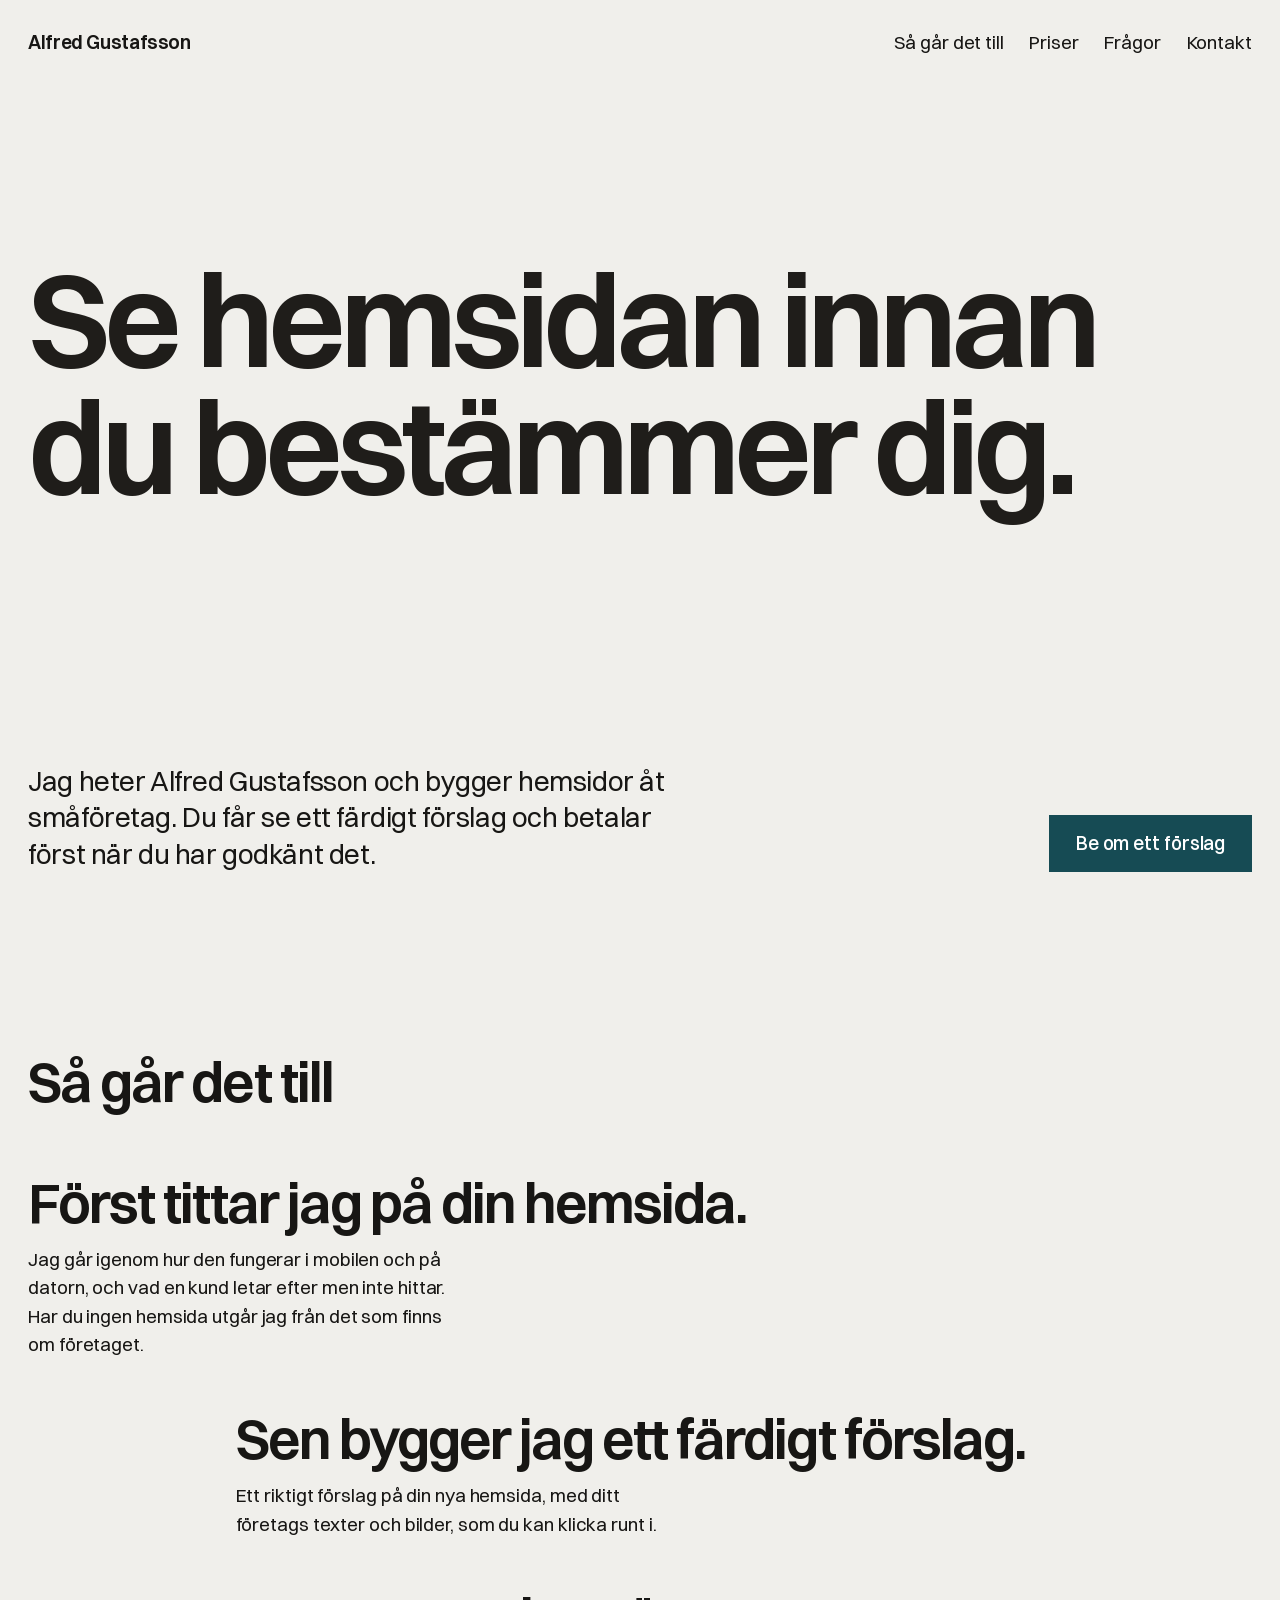
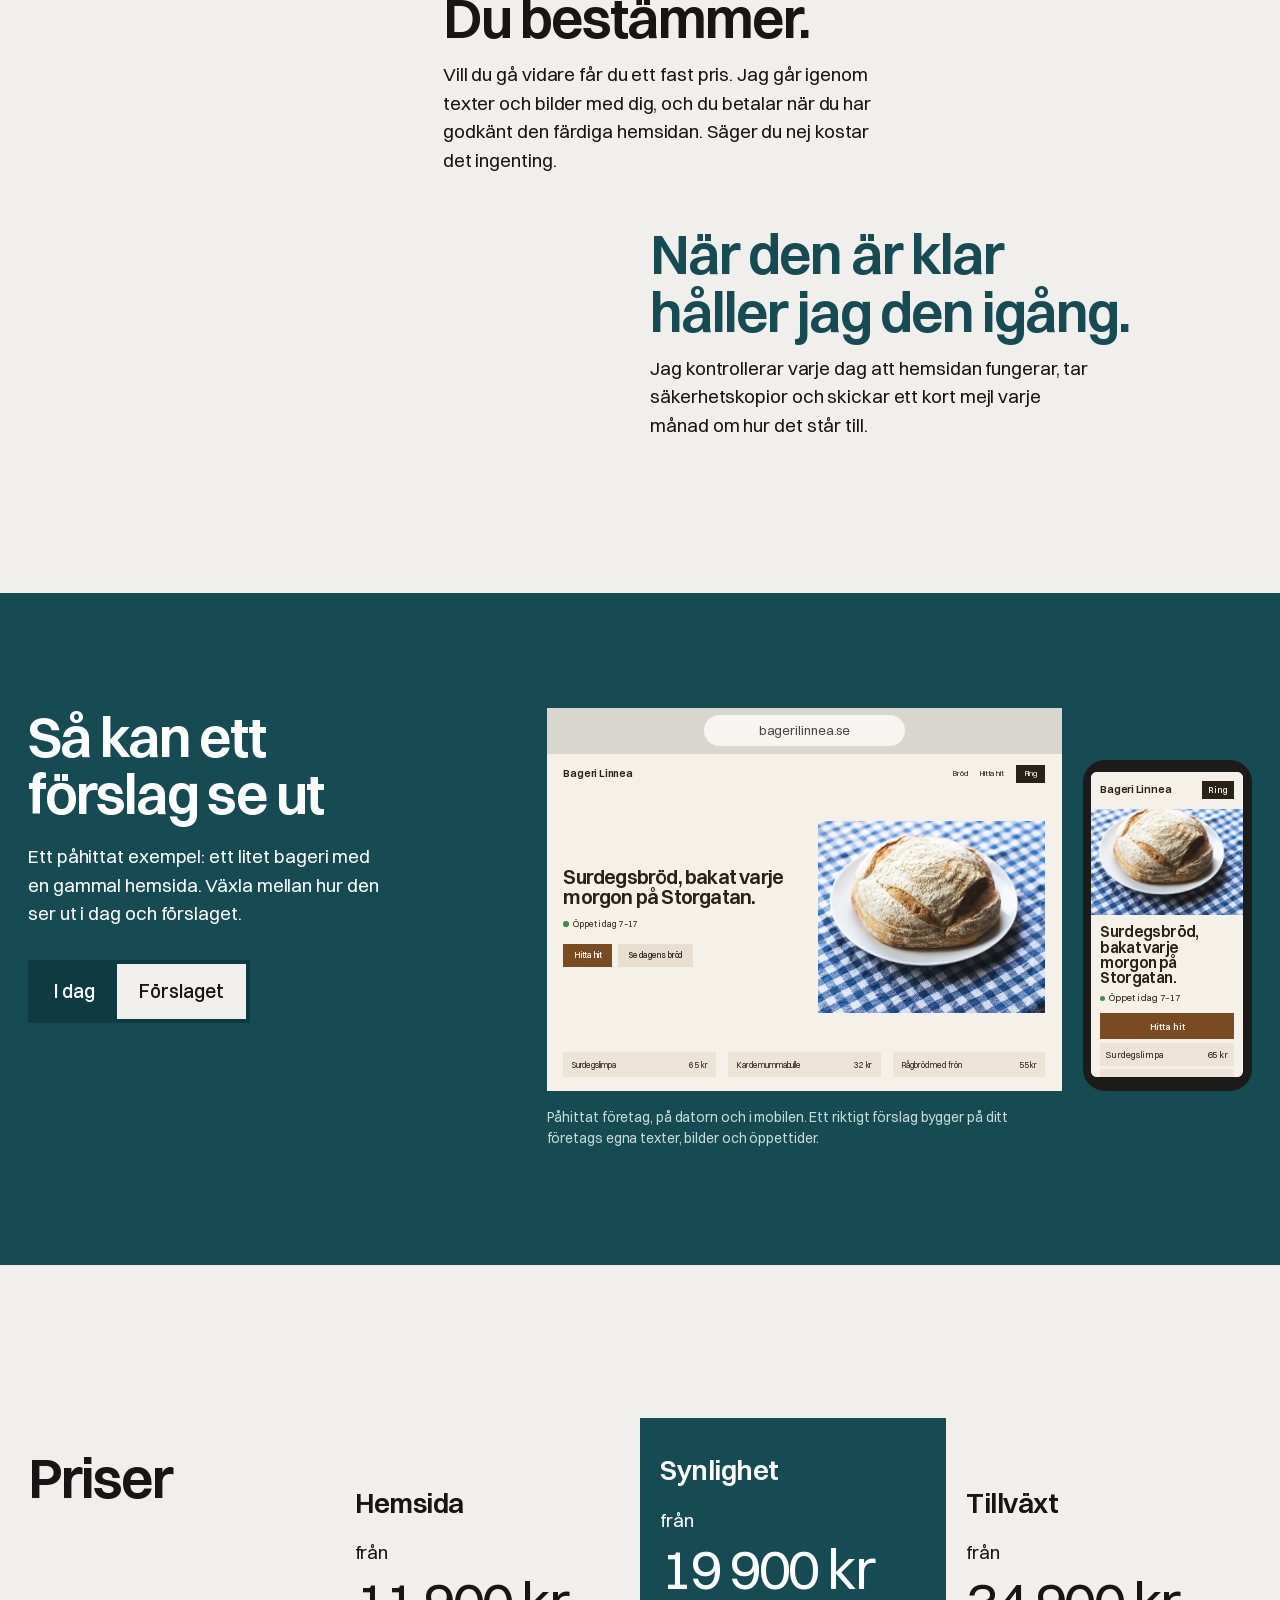
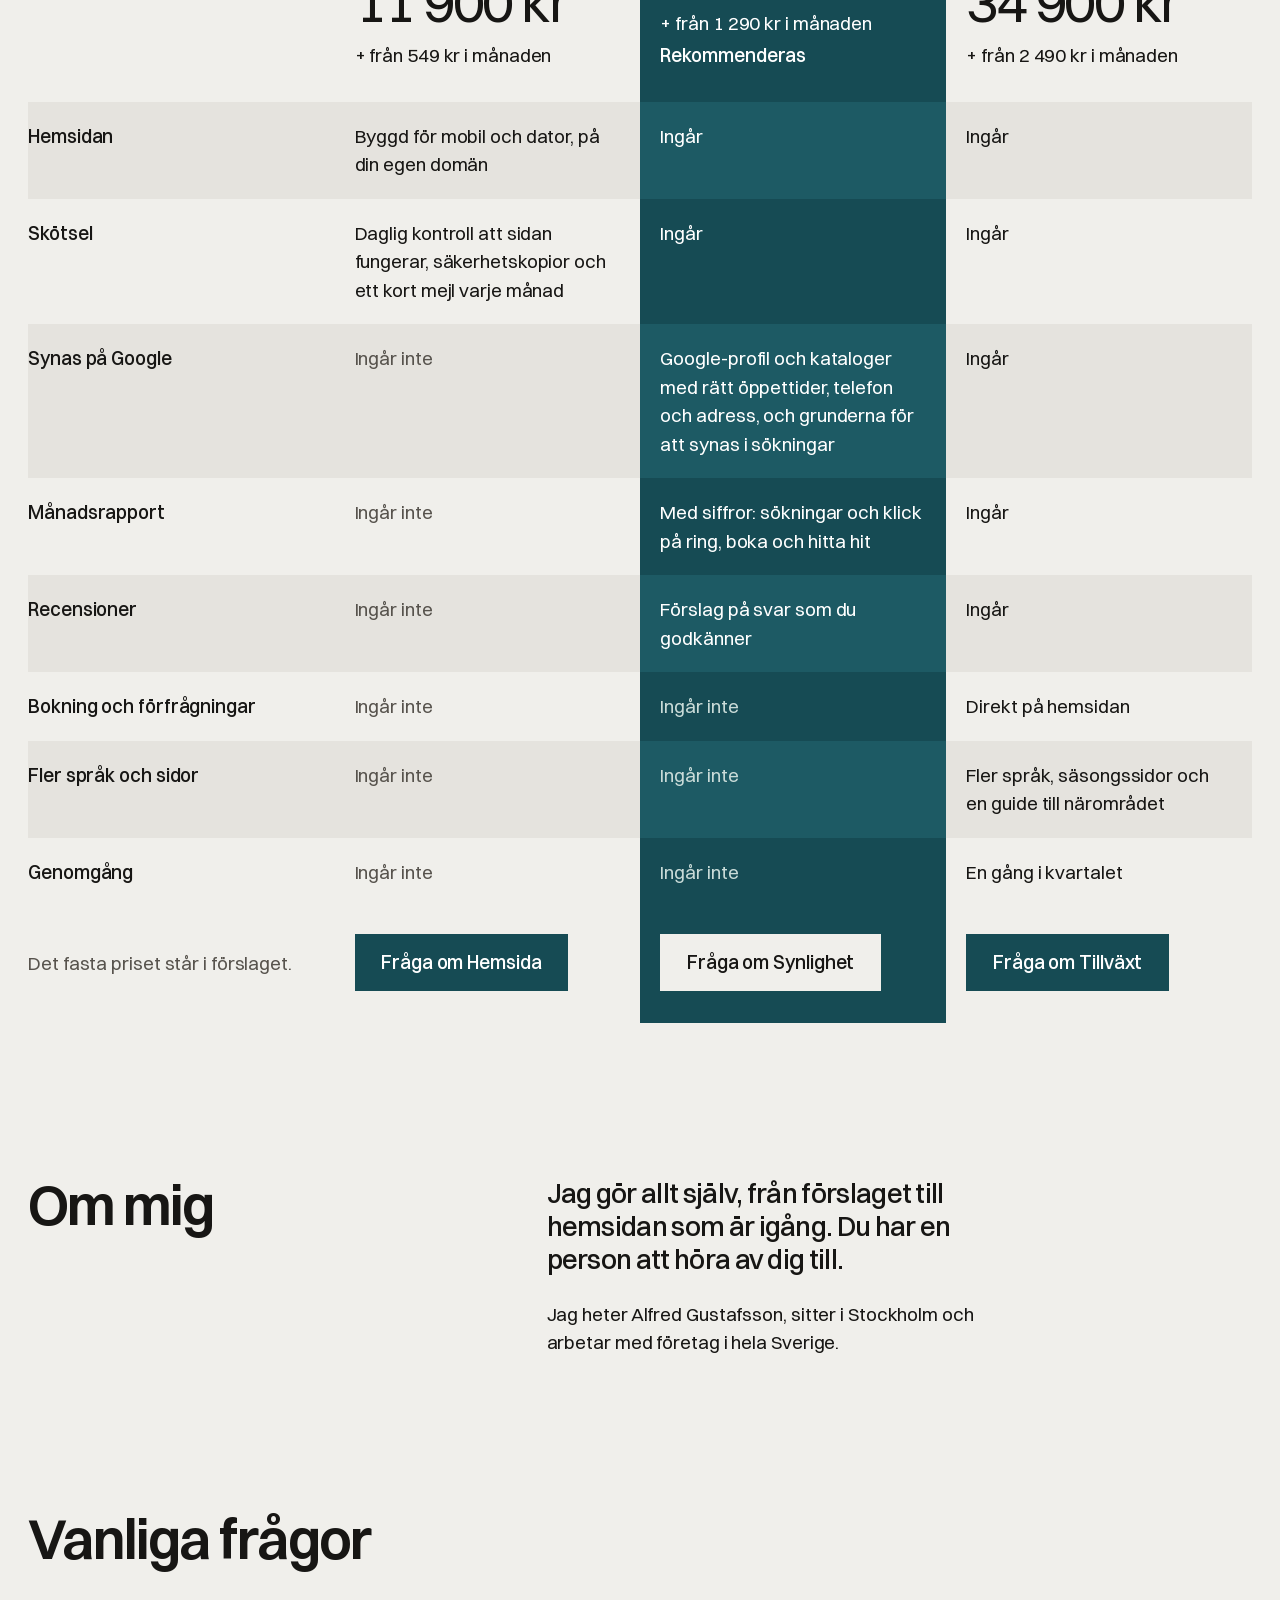
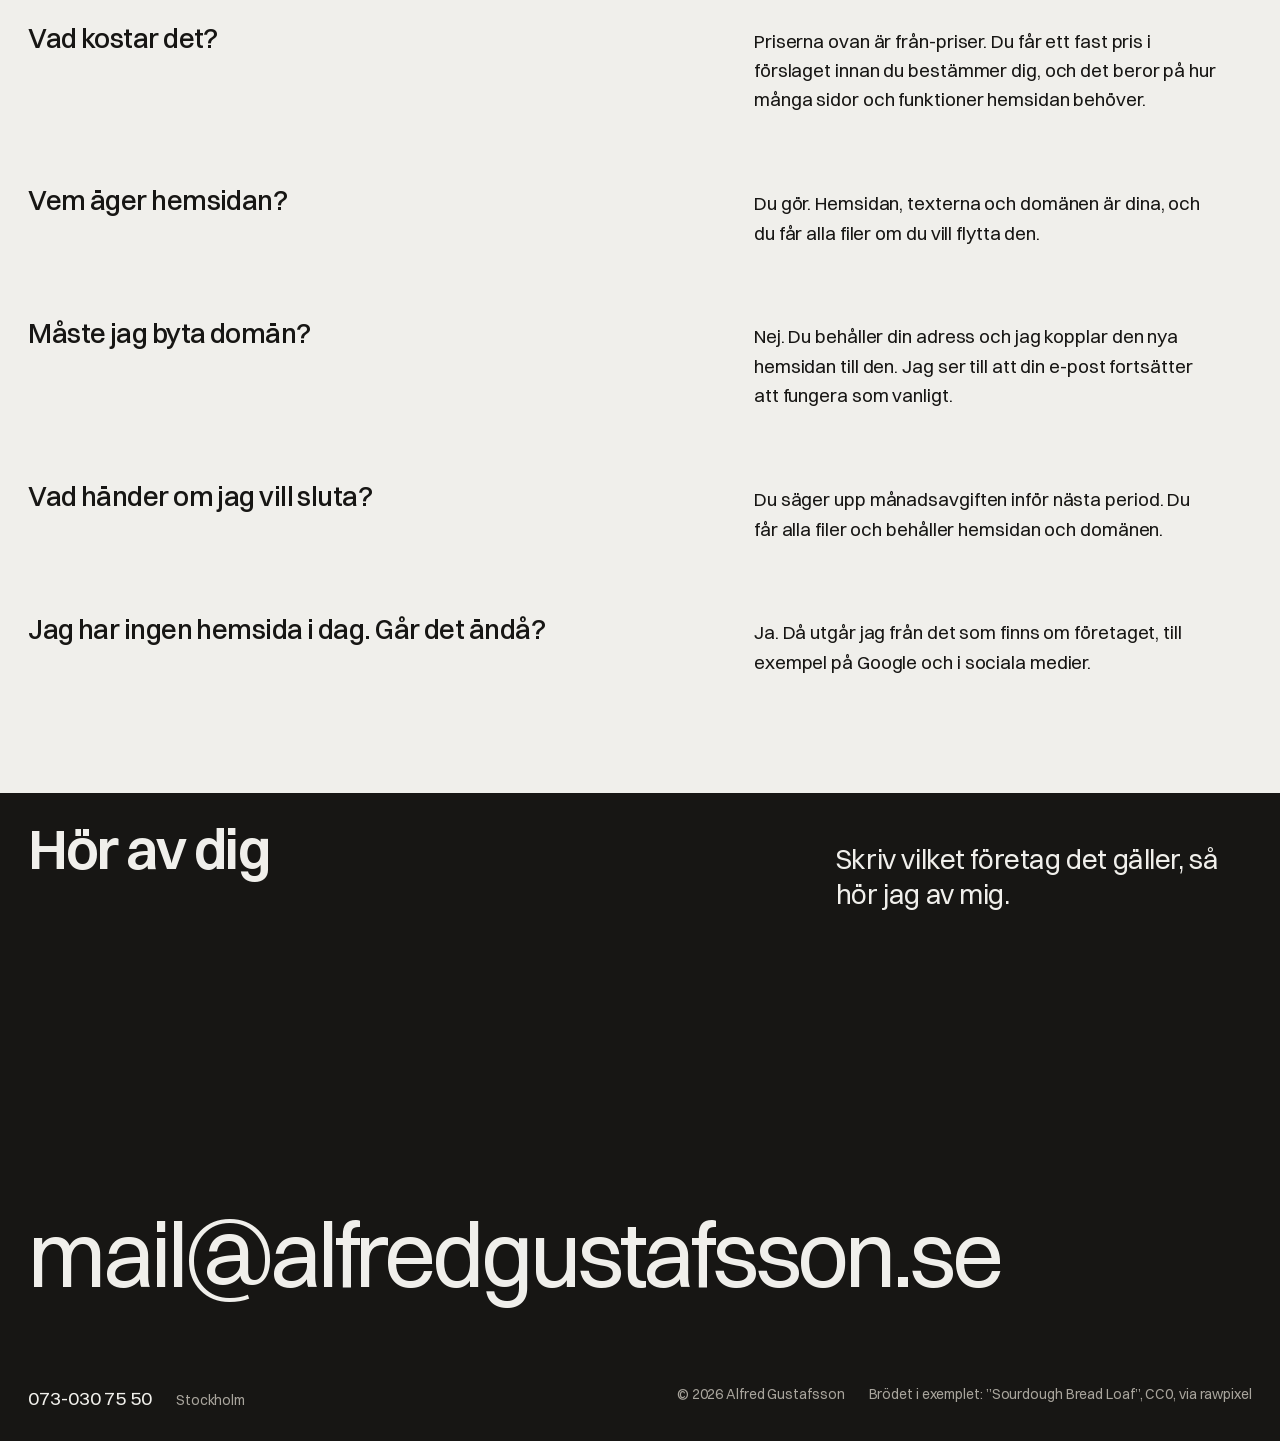
==== index.html @ 6ff1349b "alfredg.se: first version of the one-page site" ====
<!doctype html>
<html lang="sv">
<head>
<meta charset="utf-8">
<meta name="viewport" content="width=device-width, initial-scale=1">
<title>Alfred Gustafsson – hemsidor åt småföretag</title>
<meta name="description" content="Jag bygger hemsidor åt småföretag. Du ser ett färdigt förslag på din nya hemsida innan du bestämmer dig, och betalar först när du har godkänt den.">
<meta property="og:title" content="Alfred Gustafsson – hemsidor åt småföretag">
<meta property="og:description" content="Se hemsidan innan du bestämmer dig. Ett färdigt förslag först, betalning när du har godkänt den.">
<meta property="og:type" content="website">
<meta property="og:locale" content="sv_SE">
<meta name="theme-color" content="#f0efeb">
<link rel="icon" href="favicon.svg" type="image/svg+xml">
<link rel="preload" href="fonts/switzer-600.woff2" as="font" type="font/woff2" crossorigin>
<link rel="preload" href="fonts/switzer-400.woff2" as="font" type="font/woff2" crossorigin>
<link rel="stylesheet" href="style.css">
<script>document.documentElement.classList.add('js')</script>
</head>
<body>

<header class="hero" id="top">
  <nav class="bar" aria-label="Huvudmeny">
    <a class="wordmark" href="#top">Alfred Gustafsson</a>
    <ul class="links">
      <li class="wide"><a href="#sa-gar-det-till">Så går det till</a></li>
      <li><a href="#priser">Priser</a></li>
      <li class="wide"><a href="#fragor">Frågor</a></li>
      <li><a href="#kontakt">Kontakt</a></li>
    </ul>
  </nav>

  <h1 class="statement rise">Se hemsidan innan du bestämmer dig.</h1>

  <div class="hero-foot">
    <p class="lead rise">Jag heter Alfred Gustafsson och bygger hemsidor åt småföretag. Du får se ett färdigt förslag och betalar först när du har godkänt det.</p>
    <a class="button rise" href="mailto:mail@alfredgustafsson.se?subject=F%C3%B6rslag%20p%C3%A5%20hemsida">Be om ett förslag</a>
  </div>
</header>

<main>

<section class="steps" id="sa-gar-det-till" aria-labelledby="steps-title">
  <h2 class="section-title rise" id="steps-title">Så går det till</h2>
  <ol class="stair">
    <li class="rise">
      <h3>Först tittar jag på din hemsida.</h3>
      <p>Jag går igenom hur den fungerar i mobilen och på datorn, och vad en kund letar efter men inte hittar. Har du ingen hemsida utgår jag från det som finns om företaget.</p>
    </li>
    <li class="rise">
      <h3>Sen bygger jag ett färdigt förslag.</h3>
      <p>Ett riktigt förslag på din nya hemsida, med ditt företags texter och bilder, som du kan klicka runt i.</p>
    </li>
    <li class="rise">
      <h3>Du bestämmer.</h3>
      <p>Vill du gå vidare får du ett fast pris. Jag går igenom texter och bilder med dig, och du betalar när du har godkänt den färdiga hemsidan. Säger du nej kostar det ingenting.</p>
    </li>
    <li class="rise">
      <h3>När den är klar håller jag den igång.</h3>
      <p>Jag kontrollerar varje dag att hemsidan fungerar, tar säkerhetskopior och skickar ett kort mejl varje månad om hur det står till.</p>
    </li>
  </ol>
</section>

<section class="example" id="exempel" aria-labelledby="example-title">
  <div class="example-text">
    <h2 class="rise" id="example-title">Så kan ett förslag se ut</h2>
    <p class="rise">Ett påhittat exempel: ett litet bageri med en gammal hemsida. Växla mellan hur den ser ut i dag och förslaget.</p>
    <div class="toggle rise" role="group" aria-label="Visa">
      <button type="button" data-show="before" aria-pressed="false">I dag</button>
      <button type="button" data-show="after" aria-pressed="true">Förslaget</button>
    </div>
  </div>

  <figure class="example-figure rise">
    <div class="devices" data-state="after">
    <div class="browser" data-ui>
      <div class="browser-bar"><span class="address">bagerilinnea.se</span></div>
      <div class="screen">

        <div class="mock mock-before" aria-label="Den gamla hemsidan">
          <p class="old-title">Välkommen till Bageri Linnea!</p>
          <p class="old-nav"><u>Hem</u> | <u>Om oss</u> | <u>Våra bröd</u> | <u>Kontakt</u></p>
          <table class="old-table">
            <tr>
              <td>
                <p>Vi bakar bröd och kakor sedan 1998. Välkommen in till oss på Storgatan!</p>
                <p><b>Öppettider:</b> se vår Facebook-sida.</p>
                <p><u>Meny och priser (PDF, 2,4 MB)</u></p>
              </td>
              <td class="old-img">Bild saknas</td>
            </tr>
          </table>
          <p class="old-foot">Senast uppdaterad 12/3 2016 &nbsp;·&nbsp; Besökare: 004211</p>
        </div>

        <div class="mock mock-after" aria-label="Förslaget">
          <div class="m-top">
            <span class="m-name">Bageri Linnea</span>
            <span class="m-links"><span>Bröd</span><span>Hitta hit</span><span class="m-call">Ring</span></span>
          </div>
          <div class="m-hero">
            <div class="m-copy">
              <p class="m-h">Surdegsbröd, bakat varje morgon på Storgatan.</p>
              <p class="m-open">Öppet i dag 7–17</p>
              <p class="m-buttons"><span class="m-btn">Hitta hit</span><span class="m-btn m-btn-2">Se dagens bröd</span></p>
            </div>
            <img src="img/brod.webp" width="720" height="604" alt="Ett runt surdegsbröd på ett vitt fat" loading="lazy" decoding="async">
          </div>
          <div class="m-list">
            <p><span>Surdegslimpa</span><span>65 kr</span></p>
            <p><span>Kardemummabulle</span><span>32 kr</span></p>
            <p><span>Rågbröd med frön</span><span>55 kr</span></p>
          </div>
        </div>

      </div>
    </div>

    <div class="phone" data-ui aria-hidden="true">
      <div class="phone-screen">
        <div class="mock mock-before">
          <p class="old-title">Välkommen till Bageri Linnea!</p>
          <p class="old-nav"><u>Hem</u> | <u>Om oss</u> | <u>Våra bröd</u> | <u>Kontakt</u></p>
          <table class="old-table"><tr><td><p>Vi bakar bröd och kakor sedan 1998. Välkommen in till oss på Storgatan!</p><p><b>Öppettider:</b> se vår Facebook-sida.</p><p><u>Meny och priser (PDF, 2,4 MB)</u></p></td><td class="old-img">Bild saknas</td></tr></table>
          <p class="old-foot">Senast uppdaterad 12/3 2016</p>
        </div>
        <div class="mock mock-after p-after">
          <div class="p-top"><span>Bageri Linnea</span><span class="p-call">Ring</span></div>
          <img src="img/brod.webp" width="720" height="604" alt="" loading="lazy" decoding="async">
          <p class="p-h">Surdegsbröd, bakat varje morgon på Storgatan.</p>
          <p class="p-open">Öppet i dag 7–17</p>
          <p class="p-btn">Hitta hit</p>
          <p class="p-row"><span>Surdegslimpa</span><span>65 kr</span></p>
          <p class="p-row"><span>Kardemummabulle</span><span>32 kr</span></p>
        </div>
      </div>
    </div>
    </div>
    <figcaption>Påhittat företag, på datorn och i mobilen. Ett riktigt förslag bygger på ditt företags egna texter, bilder och öppettider.</figcaption>
  </figure>
</section>

<!-- Exempel: plats för ett riktigt kundexempel. Läggs in först när ett finns, aldrig som tom ruta. -->

<section class="pricing" id="priser" aria-labelledby="pricing-title">
  <table class="plans">
    <caption class="visually-hidden">Priser för de tre nivåerna</caption>
    <thead>
      <tr>
        <th scope="col" class="corner"><h2 id="pricing-title">Priser</h2></th>
        <th scope="col"><span class="plan-name">Hemsida</span><span class="plan-from">från</span><span class="plan-price">11 900 kr</span><span class="plan-month">+ från 549 kr i månaden</span></th>
        <th scope="col" class="rec"><span class="plan-name">Synlighet</span><span class="plan-from">från</span><span class="plan-price">19 900 kr</span><span class="plan-month">+ från 1 290 kr i månaden</span><span class="plan-rec">Rekommenderas</span></th>
        <th scope="col"><span class="plan-name">Tillväxt</span><span class="plan-from">från</span><span class="plan-price">34 900 kr</span><span class="plan-month">+ från 2 490 kr i månaden</span></th>
      </tr>
    </thead>
    <tbody>
      <tr><th scope="row">Hemsidan</th><td>Byggd för mobil och dator, på din egen domän</td><td class="rec">Ingår</td><td>Ingår</td></tr>
      <tr><th scope="row">Skötsel</th><td>Daglig kontroll att sidan fungerar, säkerhetskopior och ett kort mejl varje månad</td><td class="rec">Ingår</td><td>Ingår</td></tr>
      <tr><th scope="row">Synas på Google</th><td class="no">Ingår inte</td><td class="rec">Google-profil och kataloger med rätt öppettider, telefon och adress, och grunderna för att synas i sökningar</td><td>Ingår</td></tr>
      <tr><th scope="row">Månadsrapport</th><td class="no">Ingår inte</td><td class="rec">Med siffror: sökningar och klick på ring, boka och hitta hit</td><td>Ingår</td></tr>
      <tr><th scope="row">Recensioner</th><td class="no">Ingår inte</td><td class="rec">Förslag på svar som du godkänner</td><td>Ingår</td></tr>
      <tr><th scope="row">Bokning och förfrågningar</th><td class="no">Ingår inte</td><td class="rec no">Ingår inte</td><td>Direkt på hemsidan</td></tr>
      <tr><th scope="row">Fler språk och sidor</th><td class="no">Ingår inte</td><td class="rec no">Ingår inte</td><td>Fler språk, säsongssidor och en guide till närområdet</td></tr>
      <tr><th scope="row">Genomgång</th><td class="no">Ingår inte</td><td class="rec no">Ingår inte</td><td>En gång i kvartalet</td></tr>
      <tr class="actions">
        <th scope="row"><span class="note">Det fasta priset står i förslaget.</span></th>
        <td><a class="button" href="mailto:mail@alfredgustafsson.se?subject=Hemsida">Fråga om Hemsida</a></td>
        <td class="rec"><a class="button button-light" href="mailto:mail@alfredgustafsson.se?subject=Synlighet">Fråga om Synlighet</a></td>
        <td><a class="button" href="mailto:mail@alfredgustafsson.se?subject=Till%C3%A4xt">Fråga om Tillväxt</a></td>
      </tr>
    </tbody>
  </table>

  <div class="plans-stack">
    <h2 class="section-title">Priser</h2>
    <article class="plan">
      <h3><span class="plan-name">Hemsida</span><span class="plan-price">från 11 900 kr</span></h3>
      <p class="plan-month">+ från 549 kr i månaden</p>
      <dl>
        <dt>Hemsidan</dt><dd>Byggd för mobil och dator, på din egen domän</dd>
        <dt>Skötsel</dt><dd>Daglig kontroll att sidan fungerar, säkerhetskopior och ett kort mejl varje månad</dd>
      </dl>
      <a class="button" href="mailto:mail@alfredgustafsson.se?subject=Hemsida">Fråga om Hemsida</a>
    </article>
    <article class="plan rec">
      <h3><span class="plan-name">Synlighet</span><span class="plan-price">från 19 900 kr</span></h3>
      <p class="plan-month">+ från 1 290 kr i månaden · Rekommenderas</p>
      <p class="plan-incl">Allt i Hemsida, och</p>
      <dl>
        <dt>Synas på Google</dt><dd>Google-profil och kataloger med rätt öppettider, telefon och adress, och grunderna för att synas i sökningar</dd>
        <dt>Månadsrapport</dt><dd>Med siffror: sökningar och klick på ring, boka och hitta hit</dd>
        <dt>Recensioner</dt><dd>Förslag på svar som du godkänner</dd>
      </dl>
      <a class="button button-light" href="mailto:mail@alfredgustafsson.se?subject=Synlighet">Fråga om Synlighet</a>
    </article>
    <article class="plan">
      <h3><span class="plan-name">Tillväxt</span><span class="plan-price">från 34 900 kr</span></h3>
      <p class="plan-month">+ från 2 490 kr i månaden</p>
      <p class="plan-incl">Allt i Synlighet, och</p>
      <dl>
        <dt>Bokning och förfrågningar</dt><dd>Direkt på hemsidan</dd>
        <dt>Fler språk och sidor</dt><dd>Fler språk, säsongssidor och en guide till närområdet</dd>
        <dt>Genomgång</dt><dd>En gång i kvartalet</dd>
      </dl>
      <a class="button" href="mailto:mail@alfredgustafsson.se?subject=Till%C3%A4xt">Fråga om Tillväxt</a>
    </article>
    <p class="note">Det fasta priset står i förslaget.</p>
  </div>
</section>

<section class="about" id="om-mig" aria-labelledby="about-title">
  <h2 class="rise" id="about-title">Om mig</h2>
  <div class="about-text">
    <p class="lead-big rise">Jag gör allt själv, från förslaget till hemsidan som är igång. Du har en person att höra av dig till.</p>
    <p class="rise">Jag heter Alfred Gustafsson, sitter i Stockholm och arbetar med företag i hela Sverige.</p>
  </div>
</section>

<section class="faq" id="fragor" aria-labelledby="faq-title">
  <h2 class="section-title rise" id="faq-title">Vanliga frågor</h2>
  <dl>
    <div class="qa rise">
      <dt>Vad kostar det?</dt>
      <dd>Priserna ovan är från-priser. Du får ett fast pris i förslaget innan du bestämmer dig, och det beror på hur många sidor och funktioner hemsidan behöver.</dd>
    </div>
    <div class="qa rise">
      <dt>Vem äger hemsidan?</dt>
      <dd>Du gör. Hemsidan, texterna och domänen är dina, och du får alla filer om du vill flytta den.</dd>
    </div>
    <div class="qa rise">
      <dt>Måste jag byta domän?</dt>
      <dd>Nej. Du behåller din adress och jag kopplar den nya hemsidan till den. Jag ser till att din e-post fortsätter att fungera som vanligt.</dd>
    </div>
    <div class="qa rise">
      <dt>Vad händer om jag vill sluta?</dt>
      <dd>Du säger upp månadsavgiften inför nästa period. Du får alla filer och behåller hemsidan och domänen.</dd>
    </div>
    <div class="qa rise">
      <dt>Jag har ingen hemsida i dag. Går det ändå?</dt>
      <dd>Ja. Då utgår jag från det som finns om företaget, till exempel på Google och i sociala medier.</dd>
    </div>
  </dl>
</section>

</main>

<footer class="contact" id="kontakt" aria-labelledby="contact-title">
  <div class="contact-top">
    <h2 id="contact-title">Hör av dig</h2>
    <p>Skriv vilket företag det gäller, så hör jag av mig.</p>
  </div>
  <a class="email" href="mailto:mail@alfredgustafsson.se?subject=Hemsida">mail@<wbr>alfredgustafsson.se</a>
  <div class="contact-foot">
    <p><a href="tel:+46730307550">073-030 75 50</a><span>Stockholm</span></p>
    <p class="credit">© 2026 Alfred Gustafsson<span>Brödet i exemplet: ”Sourdough Bread Loaf”, CC0, via rawpixel</span></p>
  </div>
</footer>

<script src="main.js" defer></script>
</body>
</html>
---- style.css ----
@font-face { font-family: 'Switzer'; src: url('fonts/switzer-400.woff2') format('woff2'); font-weight: 400; font-style: normal; font-display: swap; }
@font-face { font-family: 'Switzer'; src: url('fonts/switzer-500.woff2') format('woff2'); font-weight: 500; font-style: normal; font-display: swap; }
@font-face { font-family: 'Switzer'; src: url('fonts/switzer-600.woff2') format('woff2'); font-weight: 600; font-style: normal; font-display: swap; }

:root {
  --bg: #f0efeb;
  --surface: #e5e3de;
  --ink: #171614;
  --muted: #57534d;
  --accent: #164b54;
  --accent-step: #1d5a64;
  --accent-ink: #ffffff;
  --accent-soft: #c9dbd8;
  --field-ink: #171614;
  --field-ink-text: #f0efeb;
  --field-ink-muted: #a9a59d;

  --step-small: 0.875rem;
  --step-body: clamp(1.0625rem, 1rem + 0.25vw, 1.1875rem);
  --step-lead: clamp(1.25rem, 1rem + 0.9vw, 1.75rem);
  --step-head: clamp(2rem, 1.2rem + 2.9vw, 3.5rem);
  --step-display: 10.4vw;

  --m: clamp(18px, 2.2vw, 32px);
  --gap: clamp(16px, 1.6vw, 24px);
  --section: clamp(96px, 12vw, 200px);
  --ease: cubic-bezier(0.2, 0.7, 0.2, 1);
}

*, *::before, *::after { box-sizing: border-box; }
html { -webkit-text-size-adjust: 100%; scroll-behavior: smooth; }
@media (prefers-reduced-motion: reduce) { html { scroll-behavior: auto; } }
body {
  margin: 0;
  background: var(--bg);
  color: var(--ink);
  font-family: 'Switzer', system-ui, sans-serif;
  font-size: var(--step-body);
  line-height: 1.5;
  letter-spacing: -0.005em;
  font-feature-settings: 'kern';
  -webkit-font-smoothing: antialiased;
}
h1, h2, h3, p, ol, ul, dl, dd, figure { margin: 0; padding: 0; }
ol, ul { list-style: none; }
a { color: inherit; }
img { display: block; max-width: 100%; height: auto; }
::selection { background: var(--accent); color: var(--accent-ink); }
:focus-visible { outline: 3px solid var(--accent); outline-offset: 3px; }
.visually-hidden { position: absolute; width: 1px; height: 1px; overflow: hidden; clip: rect(0 0 0 0); white-space: nowrap; }

/* Buttons: square, one fill */
.button {
  display: inline-block;
  background: var(--accent);
  color: var(--accent-ink);
  text-decoration: none;
  font-weight: 500;
  padding: 0.95em 1.4em;
  line-height: 1.1;
  transition: background-color 0.2s var(--ease), transform 0.15s var(--ease);
}
.button:hover { background: #0e3a42; }
.button:active { transform: scale(0.97); }
.button-light { background: var(--bg); color: var(--ink); }
.button-light:hover { background: #ffffff; }

.section-title { font-size: var(--step-head); font-weight: 600; letter-spacing: -0.035em; line-height: 1; }

/* Hero */
.hero {
  min-height: 100svh;
  display: grid;
  grid-template-rows: auto 1fr auto;
  padding: var(--m);
  gap: var(--gap);
}
.bar { display: flex; justify-content: space-between; align-items: baseline; gap: 1rem; }
.wordmark { font-weight: 600; text-decoration: none; letter-spacing: -0.02em; }
.links { display: flex; gap: clamp(14px, 2vw, 32px); }
.links a, .wordmark { text-decoration: underline; text-decoration-thickness: 2px; text-underline-offset: 5px; text-decoration-color: transparent; transition: text-decoration-color 0.2s var(--ease), text-underline-offset 0.2s var(--ease); }
.links a:hover, .wordmark:hover { text-decoration-color: currentColor; text-underline-offset: 3px; }
.statement {
  align-self: center;
  font-size: var(--step-display);
  font-weight: 600;
  line-height: 0.95;
  letter-spacing: -0.045em;
  color: #1f1d1a;
  max-width: 11.5em;
  text-wrap: balance;
  padding-bottom: 6vh;
  transform-origin: 0 50%;
}
.hero-foot { display: flex; justify-content: space-between; align-items: flex-end; gap: 2rem; }
.lead { font-size: var(--step-lead); line-height: 1.32; max-width: 40ch; letter-spacing: -0.015em; }
.hero-foot .button { flex: none; font-size: var(--step-body); }

/* Steps: a staircase */
.steps { padding: var(--section) var(--m) 0; display: grid; grid-template-columns: repeat(12, 1fr); column-gap: var(--gap); }
.steps .section-title { grid-column: 1 / -1; margin-bottom: clamp(40px, 5vw, 72px); }
.stair { grid-column: 1 / -1; display: grid; grid-template-columns: repeat(12, 1fr); column-gap: var(--gap); row-gap: clamp(40px, 4vw, 64px); }
.stair li { grid-column-end: -1; }
.stair li:nth-child(1) { grid-column-start: 1; }
.stair li:nth-child(2) { grid-column-start: 3; }
.stair li:nth-child(3) { grid-column-start: 5; }
.stair li:nth-child(4) { grid-column-start: 7; }
.stair h3 { font-size: var(--step-head); font-weight: 600; line-height: 1.02; letter-spacing: -0.035em; max-width: 18em; text-wrap: balance; }
.stair li:nth-child(4) h3 { color: var(--accent); }
.stair p { margin-top: 14px; max-width: 40ch; }

/* Example: the promise, shown */
.example {
  margin-top: var(--section);
  background: var(--accent);
  color: var(--accent-ink);
  padding: clamp(72px, 9vw, 150px) var(--m);
  display: grid;
  grid-template-columns: repeat(12, 1fr);
  column-gap: var(--gap);
  row-gap: 40px;
  align-items: start;
}
.example-text { grid-column: 1 / span 4; position: sticky; top: var(--m); }
.example-text h2 { font-size: var(--step-head); font-weight: 600; line-height: 1.02; letter-spacing: -0.035em; text-wrap: balance; }
.example-text p { margin-top: 20px; max-width: 32ch; }
.toggle { display: inline-flex; margin-top: 32px; background: #0e3a42; padding: 4px; }
.toggle button {
  font: inherit; font-weight: 500; border: 0; cursor: pointer;
  background: transparent; color: var(--accent-ink);
  padding: 0.7em 1.15em;
  transition: background-color 0.2s var(--ease), color 0.2s var(--ease), transform 0.15s var(--ease);
}
.toggle button:hover { background: var(--accent-step); }
.toggle button[aria-pressed="true"] { background: var(--bg); color: var(--ink); }
.toggle button:active { transform: scale(0.97); }
.toggle button:focus-visible { outline-color: var(--bg); }
html:not(.js) .toggle { display: none; }

.example-figure { grid-column: 6 / -1; }
.example-figure figcaption { margin-top: 16px; font-size: var(--step-small); color: var(--accent-soft); max-width: 60ch; }

/* The browser frame (an interface fragment) */
.browser { background: #d9d6cf; padding: 0; container-type: inline-size; }
.browser-bar { display: flex; align-items: center; justify-content: center; padding: 1.4cqw; background: #d9d6cf; }
.address { background: #f6f5f2; color: #4a4741; font-size: max(13px, 1.5cqw); padding: 0.45em 1.4em; border-radius: 999px; min-width: 40%; text-align: center; }
.screen { position: relative; aspect-ratio: 16 / 10.5; overflow: hidden; background: #fff; }
.mock { position: absolute; inset: 0; transition: opacity 0.45s var(--ease), transform 0.6s var(--ease), visibility 0s linear 0s; }
[data-state="after"] .mock-before, [data-state="before"] .mock-after { opacity: 0; visibility: hidden; pointer-events: none; transition: opacity 0.45s var(--ease), transform 0.6s var(--ease), visibility 0s linear 0.45s; }
[data-state="after"] .mock-before { transform: scale(0.985); }
[data-state="before"] .mock-after { transform: scale(1.015); }

.devices { display: grid; grid-template-columns: 1fr 24%; gap: 3%; align-items: end; }

/* The phone frame */
.phone { background: #1c1b19; padding: 7% 5% 9%; border-radius: 22px; }
.phone-screen { position: relative; aspect-ratio: 9 / 18; overflow: hidden; background: #fff; container-type: inline-size; border-radius: 6px; }
.phone .mock-before { padding: 4cqw 3cqw; }
.p-after { display: block; padding: 0; overflow: hidden; }
.p-top { display: flex; justify-content: space-between; align-items: center; padding: 6cqw 6cqw; font-weight: 600; font-size: 7cqw; letter-spacing: -0.02em; }
.p-call { background: #2a2119; color: #f6f1e8; font-weight: 500; font-size: 6cqw; padding: 1.5cqw 4cqw; }
.p-after img { width: 100%; aspect-ratio: 1 / 0.7; object-fit: cover; }
.p-h { padding: 6cqw 6cqw 0; font-size: 10cqw; font-weight: 600; line-height: 1; letter-spacing: -0.04em; }
.p-open { padding: 4cqw 6cqw 0; font-size: 6.2cqw; display: flex; align-items: center; gap: 2.5cqw; }
.p-open::before { content: ''; width: 3.4cqw; height: 3.4cqw; border-radius: 50%; background: #3f8a4c; }
.p-btn { margin: 5cqw 6cqw 0; background: #7a4a22; color: #fff; text-align: center; font-size: 6.4cqw; font-weight: 500; padding: 3.6cqw; }
.p-row { margin: 3cqw 6cqw 0; display: flex; justify-content: space-between; background: #ece4d6; font-size: 6cqw; padding: 3cqw 4cqw; }
.p-row + .p-row { margin-top: 2cqw; }

/* Before: an old site, kept gentle */
.mock-before { background: #ffffff; color: #000; font-family: 'Times New Roman', Times, serif; text-align: center; padding: 3cqw 4cqw; font-size: 1.6cqw; line-height: 1.35; }
.old-title { font-size: 3.4cqw; font-weight: bold; color: #1a3aa8; margin-bottom: 1.5cqw; }
.old-nav { color: #1a3aa8; background: #e4e4e4; padding: 0.8cqw; margin-bottom: 2.5cqw; }
.old-table { margin: 0 auto; width: 80%; border-collapse: collapse; }
.old-table td { padding: 1.4cqw; text-align: left; vertical-align: top; border: 1px solid #b5b5b5; }
.old-table p { margin-bottom: 1cqw; }
.old-table u { color: #1a3aa8; }
.old-img { width: 30%; background: #f0f0f0; color: #777; text-align: center !important; vertical-align: middle !important; font-size: 1.4cqw; }
.old-foot { margin-top: 3cqw; font-size: 1.25cqw; color: #666; }

/* After: the proposal */
.mock-after { background: #f6f1e8; color: #2a2119; font-family: 'Switzer', system-ui, sans-serif; display: grid; grid-template-rows: auto 1fr auto; }
.m-top { display: flex; justify-content: space-between; align-items: center; padding: 2.2cqw 3.2cqw; }
.m-name { font-weight: 600; font-size: 2cqw; letter-spacing: -0.02em; }
.m-links { display: flex; gap: 2.4cqw; font-size: 1.5cqw; align-items: center; }
.m-call { background: #2a2119; color: #f6f1e8; padding: 0.6cqw 1.6cqw; }
.m-hero { display: grid; grid-template-columns: 1.05fr 1fr; gap: 3cqw; padding: 0 3.2cqw; align-items: center; }
.m-h { font-size: 3.9cqw; font-weight: 600; line-height: 1; letter-spacing: -0.04em; }
.m-open { margin-top: 2cqw; font-size: 1.7cqw; display: flex; align-items: center; gap: 0.8cqw; }
.m-open::before { content: ''; width: 1.1cqw; height: 1.1cqw; border-radius: 50%; background: #3f8a4c; }
.m-buttons { margin-top: 2.6cqw; display: flex; gap: 1.2cqw; }
.m-btn { background: #7a4a22; color: #fff; font-size: 1.6cqw; font-weight: 500; padding: 1.1cqw 2cqw; }
.m-btn-2 { background: #e8dfd0; color: #2a2119; }
.m-hero img { width: 100%; aspect-ratio: 1 / 0.84; object-fit: cover; }
.m-list { display: grid; grid-template-columns: repeat(3, 1fr); gap: 2.4cqw; padding: 2.4cqw 3.2cqw 2.8cqw; font-size: 1.6cqw; }
.m-list p { display: flex; justify-content: space-between; background: #ece4d6; padding: 1.2cqw 1.6cqw; }

/* Pricing: a large table */
.pricing { padding: var(--section) var(--m) 0; }
.plans { width: 100%; border-collapse: collapse; table-layout: fixed; }
.plans col { width: auto; }
.plans th, .plans td { text-align: left; vertical-align: top; padding: 20px var(--gap); font-weight: 400; }
.plans thead th { vertical-align: bottom; padding-top: 32px; padding-bottom: 32px; }
.plans thead th:first-child { width: 25%; vertical-align: top; padding-left: 0; }
.plans tbody th { font-weight: 500; padding-left: 0; }
.plans h2 { font-size: var(--step-head); font-weight: 600; letter-spacing: -0.035em; line-height: 1; }
.plan-name { display: block; font-size: var(--step-lead); font-weight: 600; letter-spacing: -0.02em; }
.plan-price { display: block; font-size: var(--step-head); font-weight: 400; letter-spacing: -0.04em; line-height: 1.05; margin-top: 6px; white-space: nowrap; }
.plan-from { display: block; margin-top: 14px; }
.plan-month { display: block; margin-top: 10px; }
.plan-rec { display: block; margin-top: 4px; font-weight: 500; }
.plans tbody tr:nth-child(odd) { background: var(--surface); }
.plans tbody tr.actions { background: transparent; }
.plans .rec { background: var(--accent); color: var(--accent-ink); }
.plans tbody tr:nth-child(odd) .rec { background: var(--accent-step); }
.plans tbody tr.actions .rec { background: var(--accent); }
.plans .no { color: var(--muted); }
.plans .rec.no { color: var(--accent-soft); }
.plans tr.actions td, .plans tr.actions th { padding-top: 28px; padding-bottom: 32px; vertical-align: middle; }
.note { color: var(--muted); font-weight: 400; }
.plans-stack { display: none; }

/* About */
.about { padding: var(--section) var(--m) 0; display: grid; grid-template-columns: repeat(12, 1fr); column-gap: var(--gap); }
.about h2 { grid-column: 1 / span 4; font-size: var(--step-head); font-weight: 600; letter-spacing: -0.035em; line-height: 1; }
.about-text { grid-column: 6 / -1; }
.lead-big { font-size: var(--step-lead); line-height: 1.2; letter-spacing: -0.025em; font-weight: 500; max-width: 26ch; }
.about-text p + p { margin-top: 24px; max-width: 42ch; }

/* FAQ */
.faq { padding: var(--section) var(--m) clamp(96px, 9vw, 150px); display: grid; grid-template-columns: repeat(12, 1fr); column-gap: var(--gap); }
.faq .section-title { grid-column: 1 / span 6; margin-bottom: 56px; }
.faq dl { grid-column: 1 / -1; display: grid; row-gap: clamp(48px, 5.5vw, 84px); }
.qa { display: grid; grid-template-columns: repeat(12, 1fr); column-gap: var(--gap); align-items: baseline; }
.qa dt { grid-column: 1 / span 6; font-size: var(--step-lead); font-weight: 500; line-height: 1.15; letter-spacing: -0.02em; }
.qa dd { grid-column: 8 / -1; max-width: 42ch; line-height: 1.55; }

/* Contact and close */
.contact {
  background: var(--field-ink);
  color: var(--field-ink-text);
  min-height: 72svh;
  padding: var(--m);
  display: grid;
  grid-template-rows: auto 1fr auto;
  row-gap: 48px;
}
.contact-top { display: flex; justify-content: space-between; gap: 2rem; align-items: baseline; flex-wrap: wrap; }
.contact h2 { font-size: var(--step-head); font-weight: 600; letter-spacing: -0.035em; line-height: 1; }
.contact-top p { font-size: var(--step-lead); max-width: 26ch; line-height: 1.3; letter-spacing: -0.015em; }
.email {
  align-self: end;
  display: block;
  font-size: 7.1vw;
  font-weight: 400;
  letter-spacing: -0.045em;
  line-height: 1;
  text-decoration: none;
  white-space: nowrap;
  padding-bottom: 4vh;
  transition: color 0.25s var(--ease);
}
.email:hover { color: var(--accent-soft); }
.email:focus-visible { outline-color: var(--accent-soft); }
.contact-foot { display: flex; justify-content: space-between; gap: 1.5rem; flex-wrap: wrap; font-size: var(--step-small); color: var(--field-ink-muted); }
.contact-foot p { display: flex; gap: 1.5rem; flex-wrap: wrap; }
.contact-foot a { color: var(--field-ink-text); text-decoration: none; font-size: var(--step-body); }
.contact-foot a:hover { text-decoration: underline; }
.contact-foot p:first-child { align-items: baseline; }

/* Motion: entrances (content stays visible without script) */
.js .rise { opacity: 0; transform: translateY(24px); transition: opacity 0.7s var(--ease), transform 0.8s var(--ease); transition-delay: var(--d, 0ms); }
.js .rise.in { opacity: 1; transform: none; }

/* Signature: the statement settles as the first screen leaves */
@supports (animation-timeline: scroll()) {
  .statement.in { animation: settle linear both; animation-timeline: scroll(root); animation-range: 0 100vh; }
  @keyframes settle { from { scale: 1; } to { scale: 0.93; } }
}

@media (prefers-reduced-motion: reduce) {
  .js .rise { opacity: 1; transform: none; transition: none; }
  .statement.in { animation: none; }
  .mock, .button, .toggle button { transition: none; }
}

/* Tablet */
@media (max-width: 1080px) {
  .example-text { grid-column: 1 / -1; position: static; }
  .example-figure { grid-column: 1 / -1; }
  .example-text p { max-width: 48ch; }
  .plans thead th:first-child { width: 22%; }
  .plan-price { font-size: clamp(1.6rem, 0.8rem + 2.4vw, 2.4rem); }
}

/* Phone */
@media (max-width: 760px) {
  :root { --step-display: 9.6vw; }
  .links .wide { display: none; }
  .hero { min-height: 0; grid-template-rows: auto auto auto; padding-bottom: 40px; }
  .statement { padding-bottom: 0; align-self: start; margin-top: 18vh; }
  .hero-foot { margin-top: 20px; }
  .hero-foot { flex-direction: column; align-items: flex-start; gap: 24px; }
  .hero-foot .button { width: 100%; text-align: center; }

  .stair { row-gap: 40px; }
  .stair li:nth-child(n) { grid-column: 1 / -1; }
  .stair li:nth-child(2) { padding-left: 6vw; }
  .stair li:nth-child(3) { padding-left: 12vw; }
  .stair li:nth-child(4) { padding-left: 18vw; }
  .stair h3 { font-size: 7.6vw; }

  .plans { display: none; }
  .devices { grid-template-columns: 1fr; }
  .phone { display: none; }
  .plans-stack { display: grid; gap: 20px; }
  .plans-stack .section-title { margin-bottom: 12px; }
  .plan { background: var(--surface); padding: 24px 20px; }
  .plan.rec { background: var(--accent); color: var(--accent-ink); }
  .plan h3 { font-weight: 600; }
  .plan .plan-name { font-size: var(--step-lead); }
  .plan .plan-price { font-size: 9vw; margin-top: 4px; }
  .plan .plan-month { margin-top: 8px; }
  .plan dl { margin-top: 20px; display: grid; gap: 4px; }
  .plan dt { color: var(--muted); margin-top: 12px; }
  .plan-incl { margin-top: 20px; font-weight: 500; }
  .plan-incl + dl { margin-top: 4px; }
  .plan.rec dt { color: var(--accent-soft); }
  .plan .button { display: block; text-align: center; margin-top: 24px; }

  .about h2, .about-text { grid-column: 1 / -1; }
  .about-text { margin-top: 28px; }

  .faq .section-title { grid-column: 1 / -1; margin-bottom: 40px; }
  .faq dl { row-gap: 44px; }
  .qa dt, .qa dd { grid-column: 1 / -1; }
  .qa dd { margin-top: 12px; }

  .contact { min-height: 80svh; }
  .email { font-size: 8.6vw; white-space: normal; line-height: 1.05; }
  .contact-foot { flex-direction: column; }
}
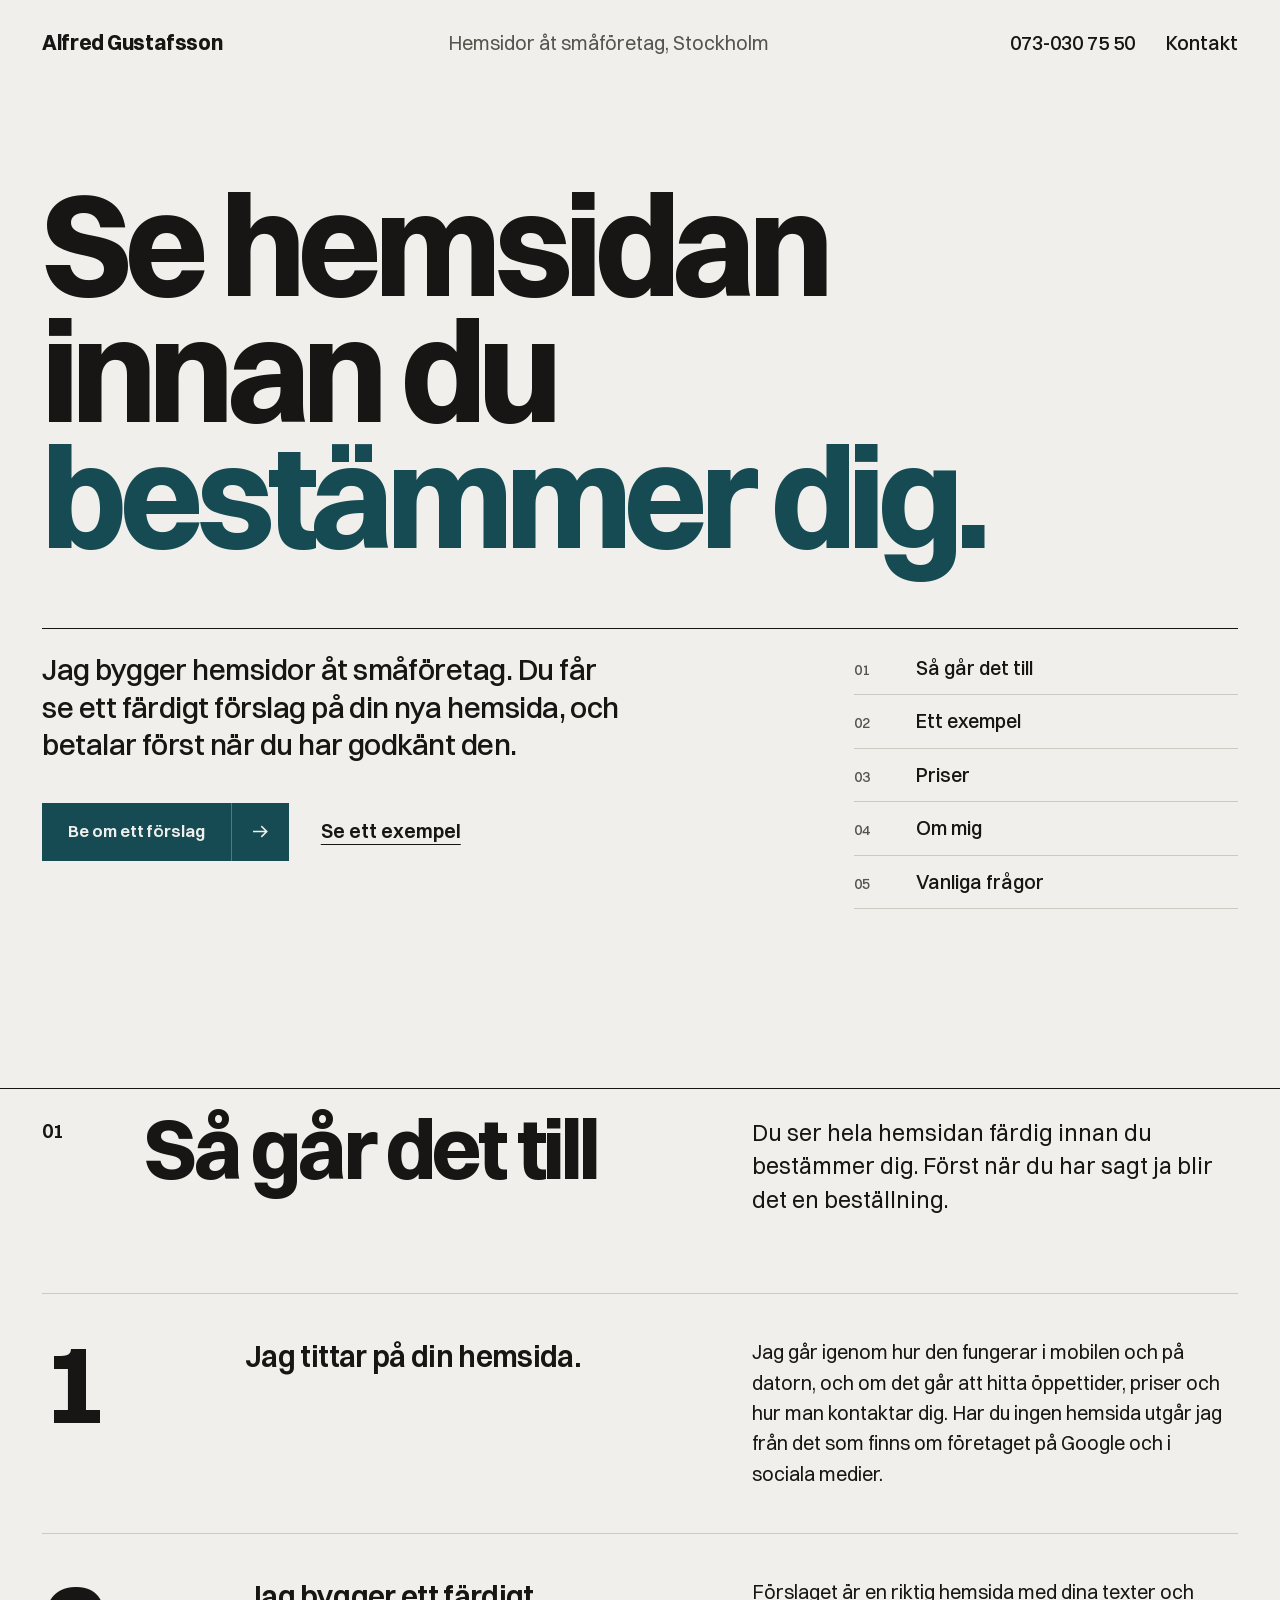
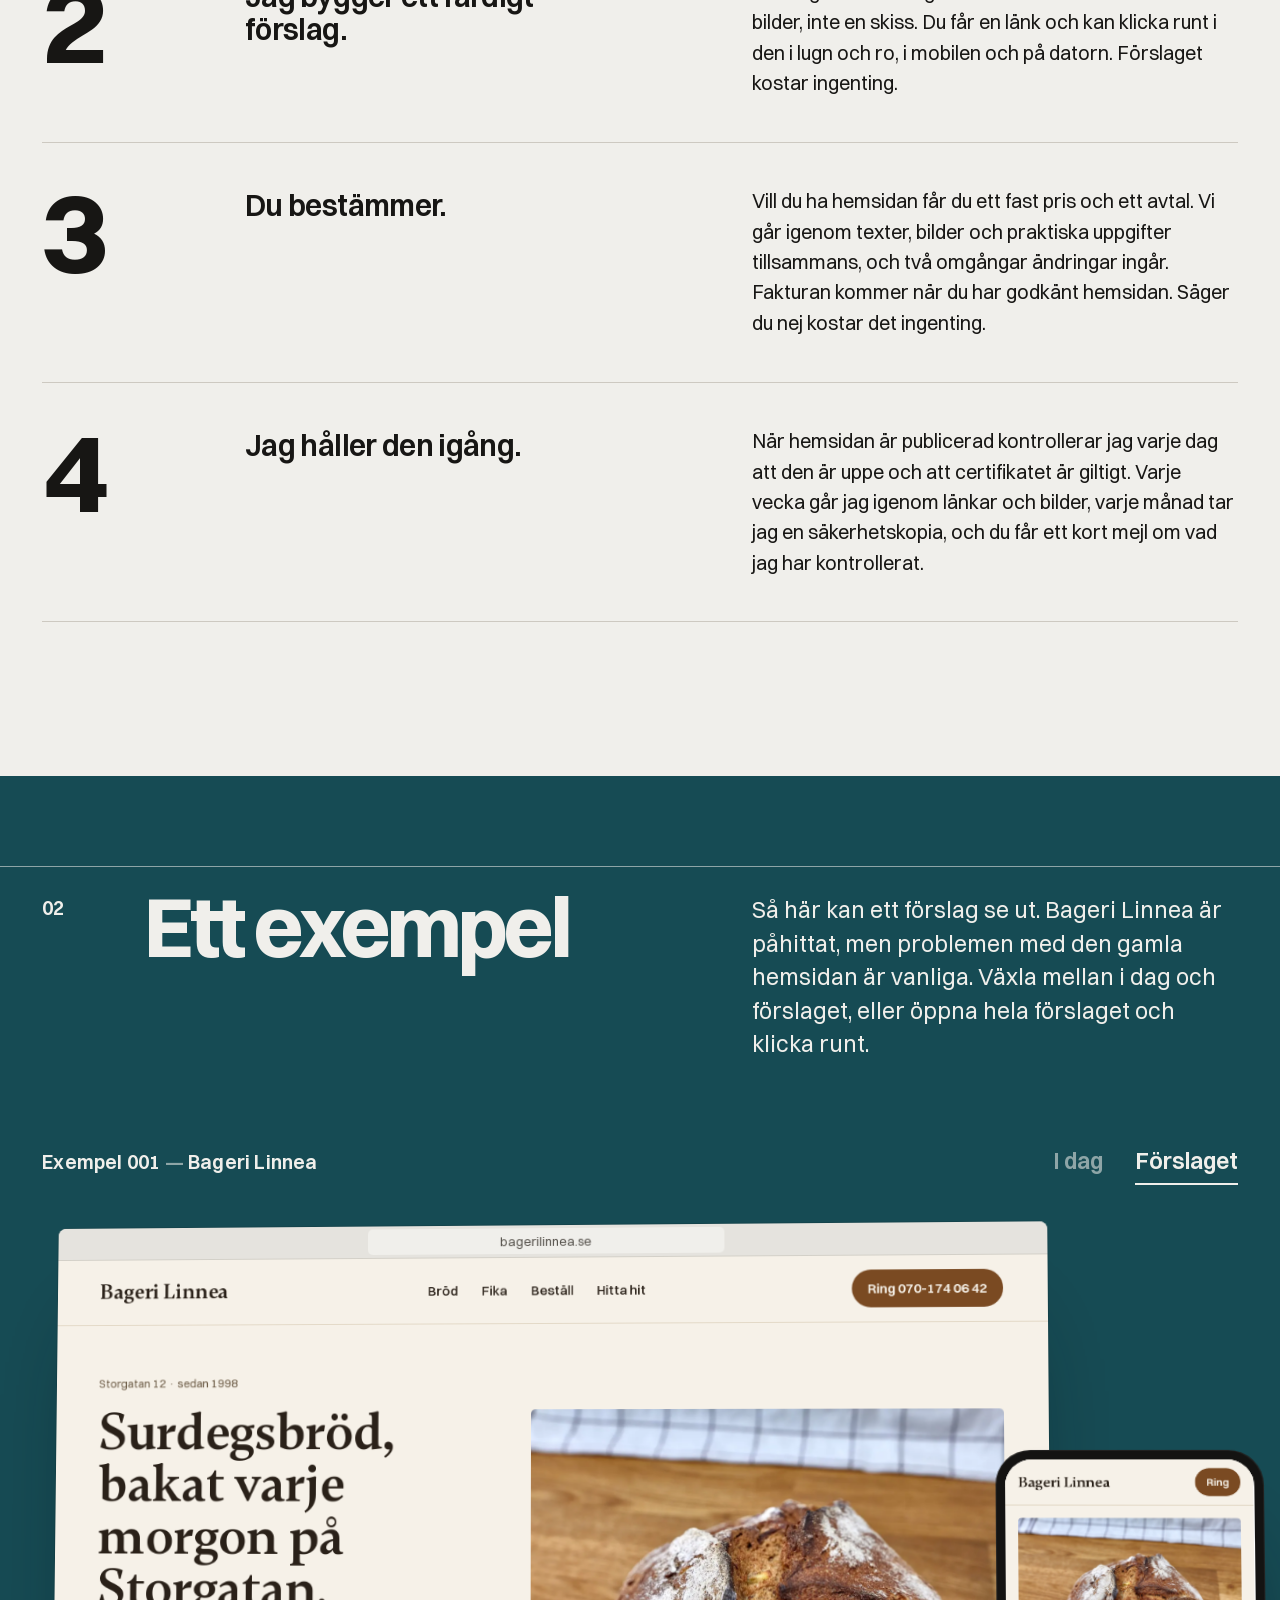
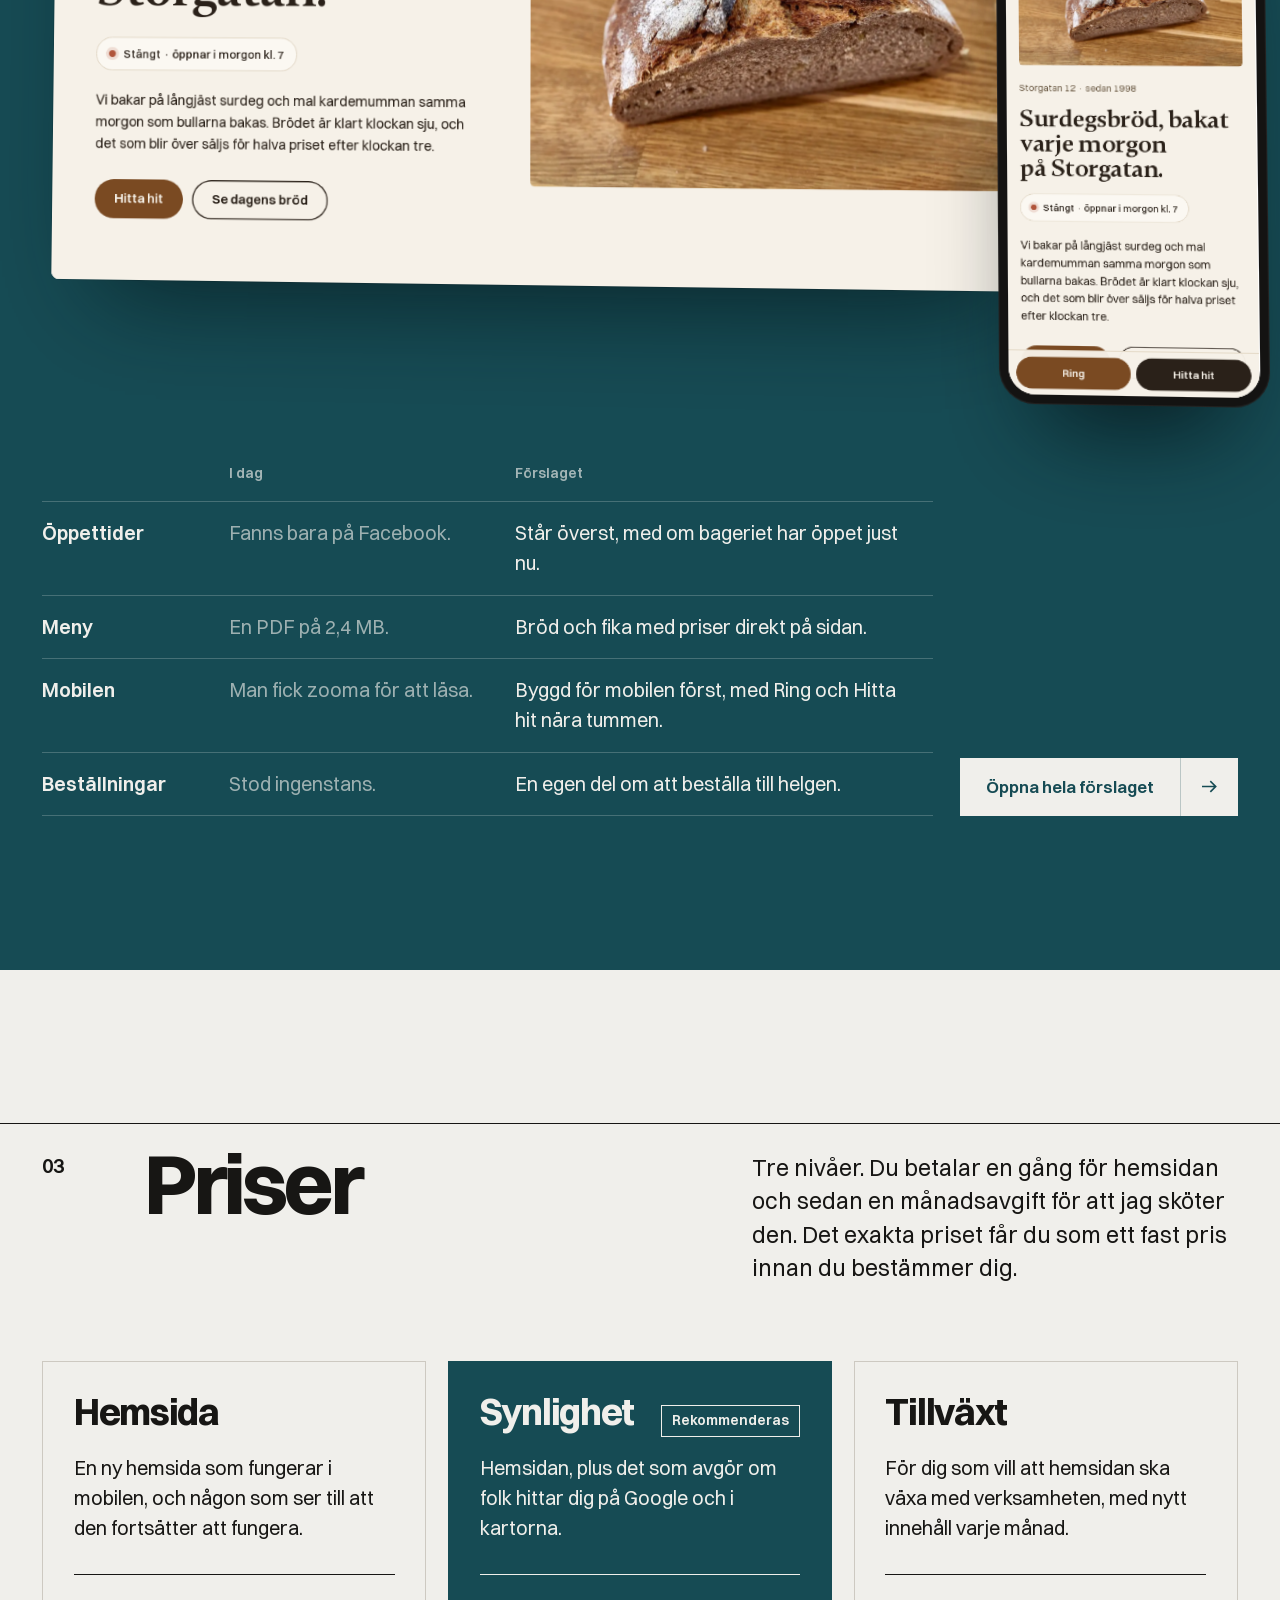
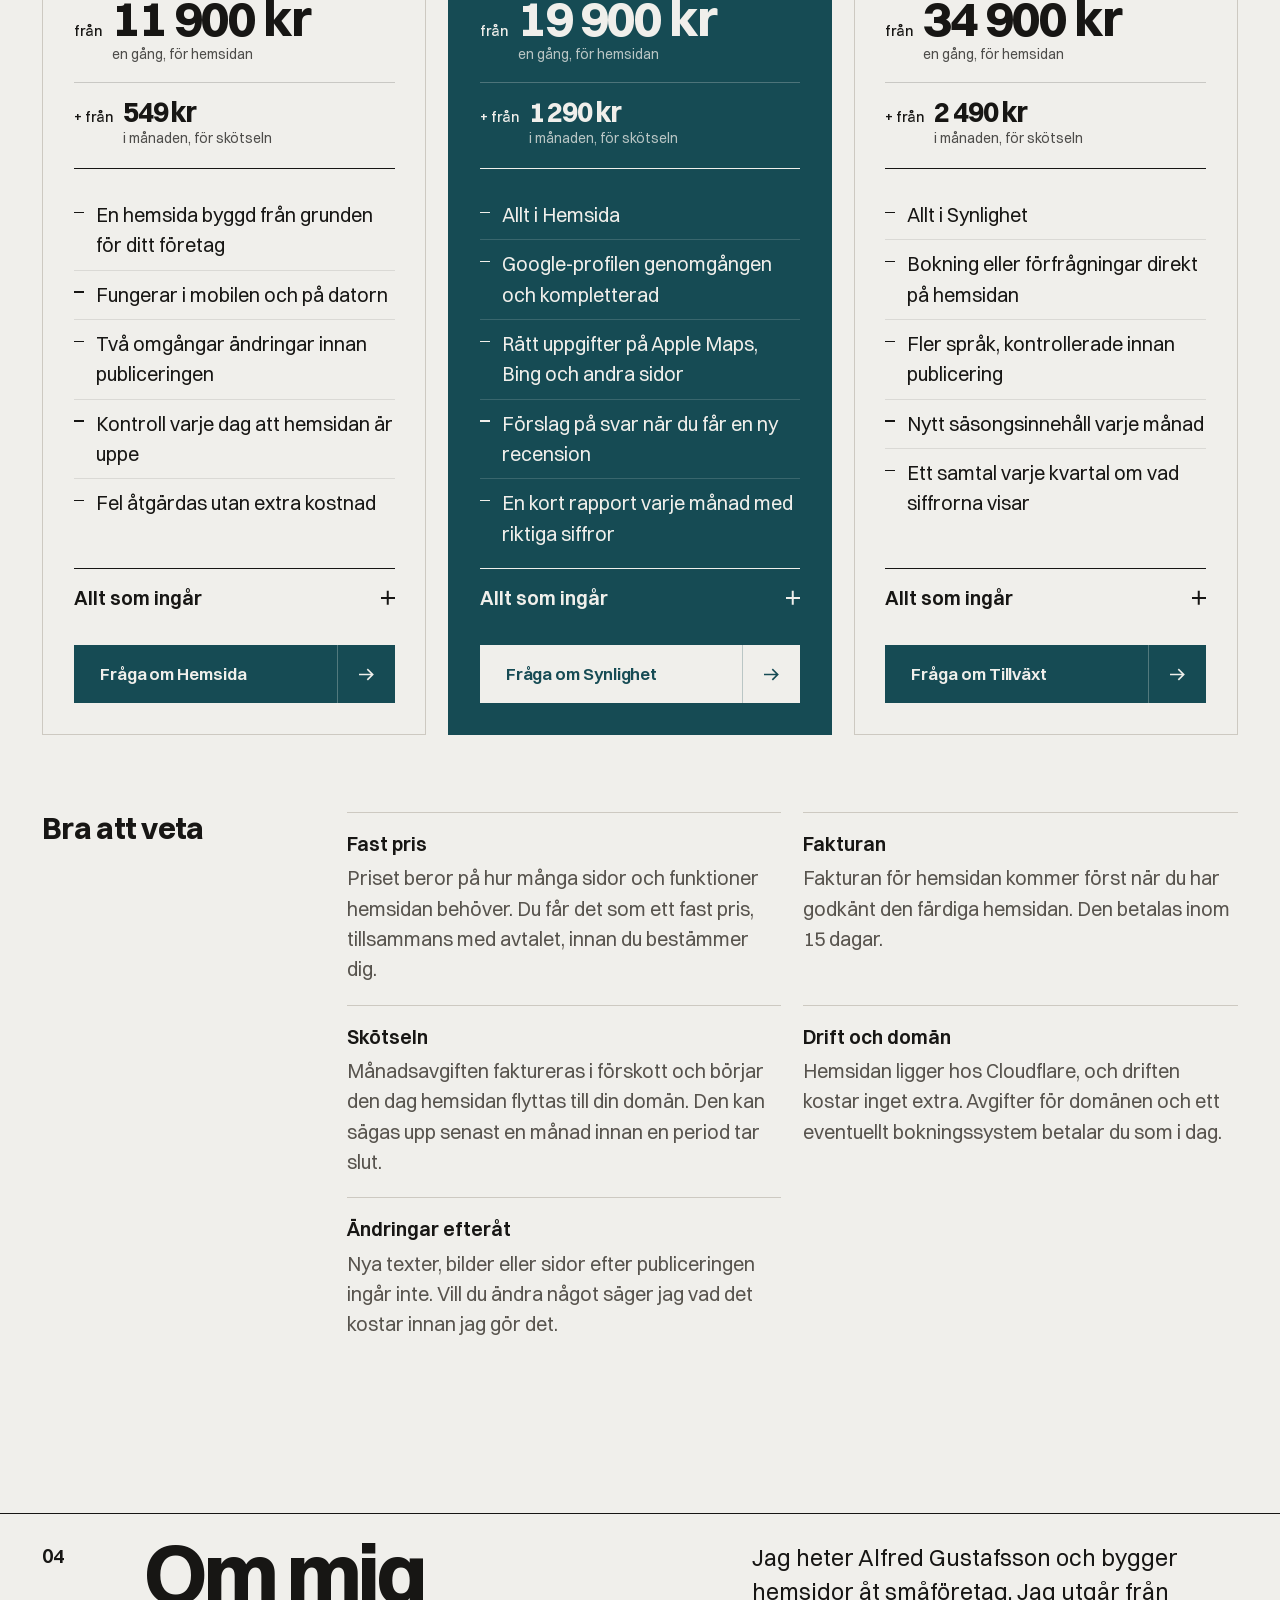
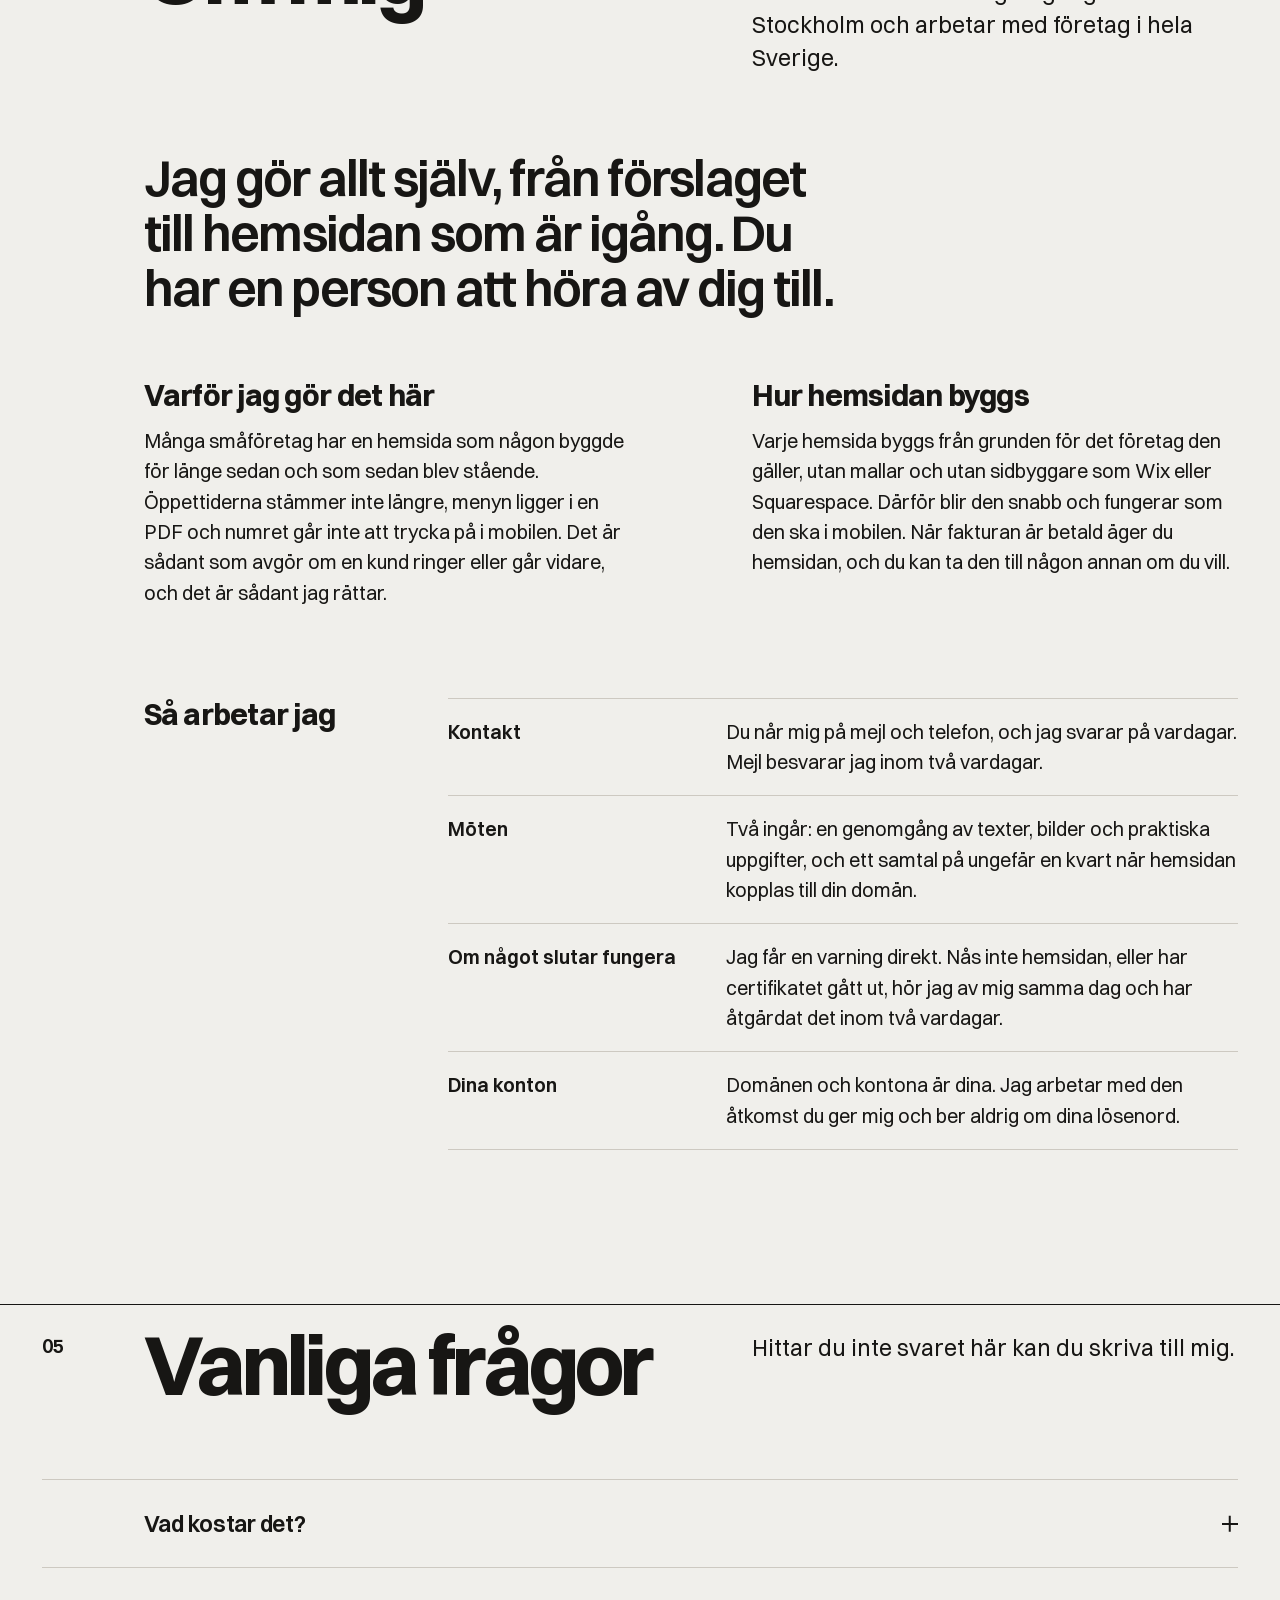
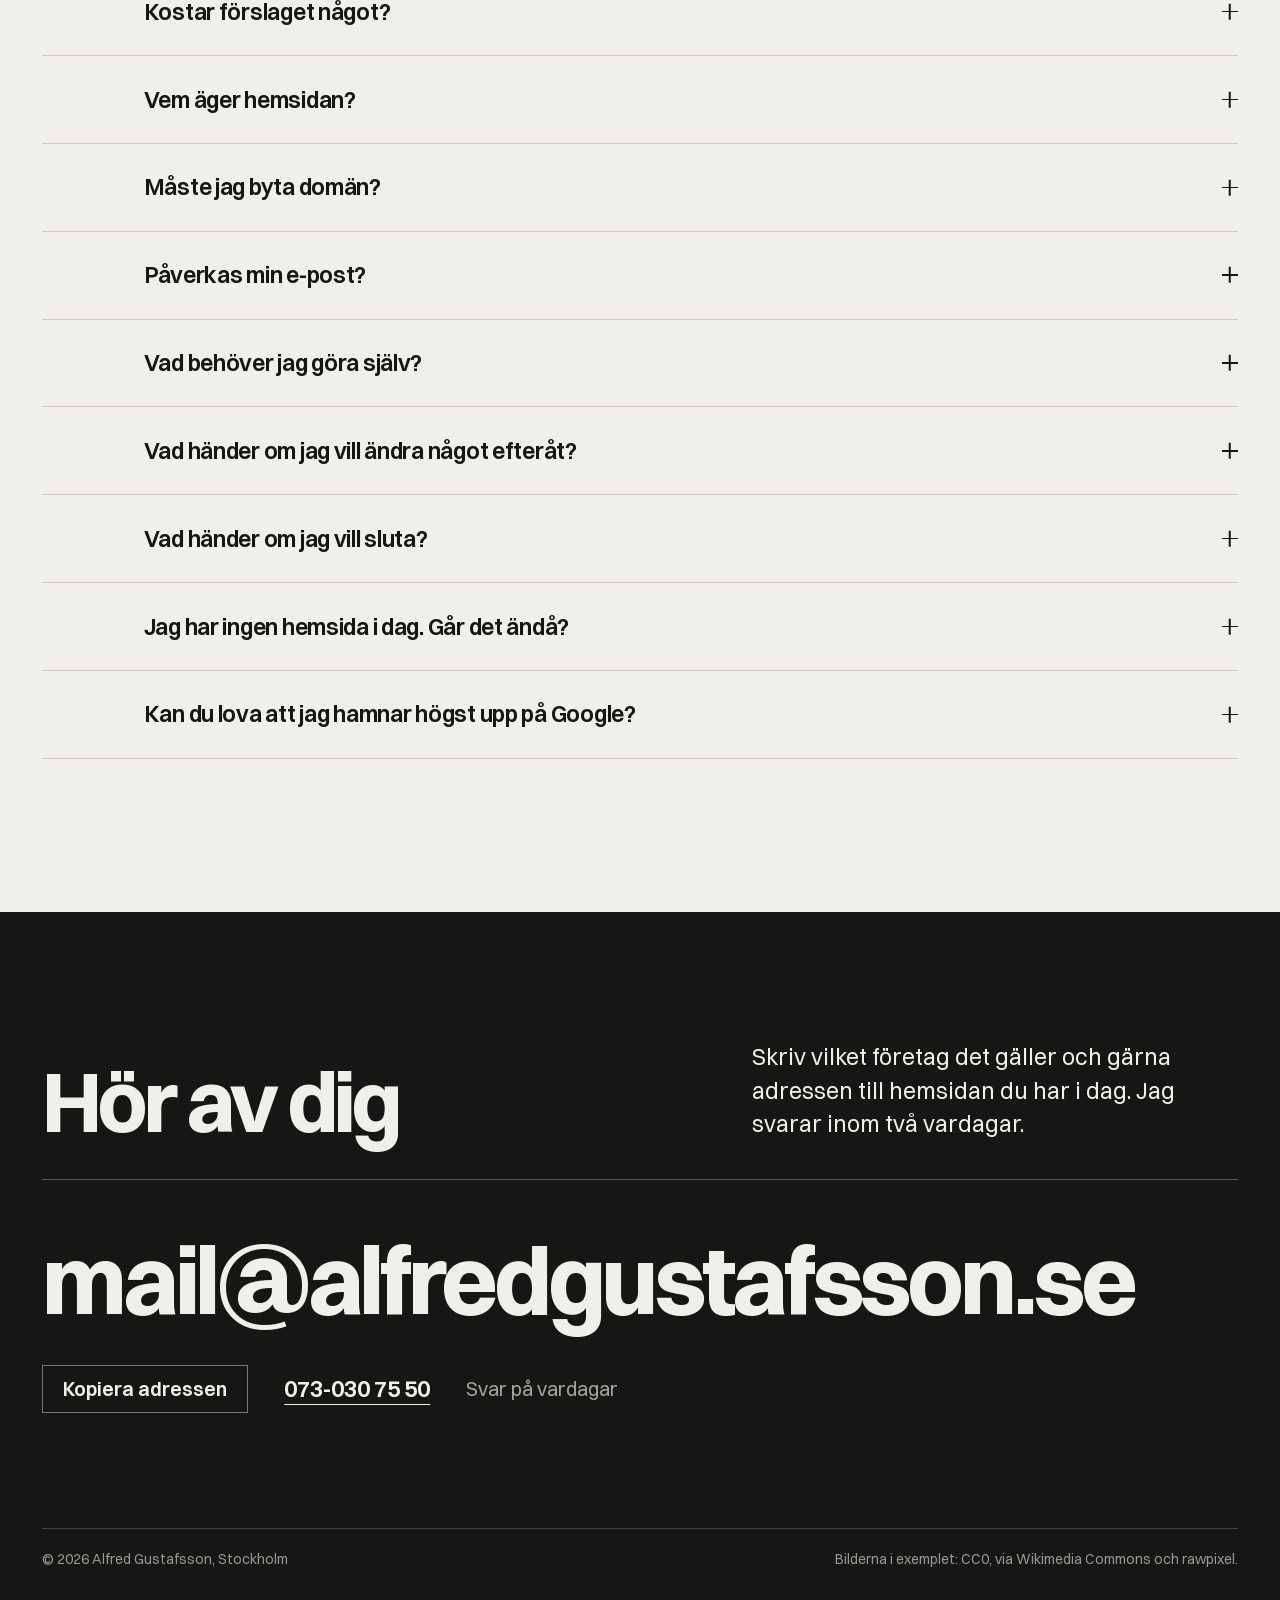
==== commit d8999fc0: "v2: detailed pricing, about section, example bakery site and stronger type - Pricing: one-time and m" ====
--- a/index.html
+++ b/index.html
@@ -1,261 +1,381 @@
-<!doctype html>
-<html lang="sv">
-<head>
-<meta charset="utf-8">
-<meta name="viewport" content="width=device-width, initial-scale=1">
-<title>Alfred Gustafsson – hemsidor åt småföretag</title>
-<meta name="description" content="Jag bygger hemsidor åt småföretag. Du ser ett färdigt förslag på din nya hemsida innan du bestämmer dig, och betalar först när du har godkänt den.">
-<meta property="og:title" content="Alfred Gustafsson – hemsidor åt småföretag">
-<meta property="og:description" content="Se hemsidan innan du bestämmer dig. Ett färdigt förslag först, betalning när du har godkänt den.">
-<meta property="og:type" content="website">
-<meta property="og:locale" content="sv_SE">
-<meta name="theme-color" content="#f0efeb">
-<link rel="icon" href="favicon.svg" type="image/svg+xml">
-<link rel="preload" href="fonts/switzer-600.woff2" as="font" type="font/woff2" crossorigin>
-<link rel="preload" href="fonts/switzer-400.woff2" as="font" type="font/woff2" crossorigin>
-<link rel="stylesheet" href="style.css">
-<script>document.documentElement.classList.add('js')</script>
-</head>
-<body>
-
-<header class="hero" id="top">
-  <nav class="bar" aria-label="Huvudmeny">
-    <a class="wordmark" href="#top">Alfred Gustafsson</a>
-    <ul class="links">
-      <li class="wide"><a href="#sa-gar-det-till">Så går det till</a></li>
-      <li><a href="#priser">Priser</a></li>
-      <li class="wide"><a href="#fragor">Frågor</a></li>
-      <li><a href="#kontakt">Kontakt</a></li>
-    </ul>
-  </nav>
-
-  <h1 class="statement rise">Se hemsidan innan du bestämmer dig.</h1>
-
-  <div class="hero-foot">
-    <p class="lead rise">Jag heter Alfred Gustafsson och bygger hemsidor åt småföretag. Du får se ett färdigt förslag och betalar först när du har godkänt det.</p>
-    <a class="button rise" href="mailto:mail@alfredgustafsson.se?subject=F%C3%B6rslag%20p%C3%A5%20hemsida">Be om ett förslag</a>
-  </div>
-</header>
-
-<main>
-
-<section class="steps" id="sa-gar-det-till" aria-labelledby="steps-title">
-  <h2 class="section-title rise" id="steps-title">Så går det till</h2>
-  <ol class="stair">
-    <li class="rise">
-      <h3>Först tittar jag på din hemsida.</h3>
-      <p>Jag går igenom hur den fungerar i mobilen och på datorn, och vad en kund letar efter men inte hittar. Har du ingen hemsida utgår jag från det som finns om företaget.</p>
-    </li>
-    <li class="rise">
-      <h3>Sen bygger jag ett färdigt förslag.</h3>
-      <p>Ett riktigt förslag på din nya hemsida, med ditt företags texter och bilder, som du kan klicka runt i.</p>
-    </li>
-    <li class="rise">
-      <h3>Du bestämmer.</h3>
-      <p>Vill du gå vidare får du ett fast pris. Jag går igenom texter och bilder med dig, och du betalar när du har godkänt den färdiga hemsidan. Säger du nej kostar det ingenting.</p>
-    </li>
-    <li class="rise">
-      <h3>När den är klar håller jag den igång.</h3>
-      <p>Jag kontrollerar varje dag att hemsidan fungerar, tar säkerhetskopior och skickar ett kort mejl varje månad om hur det står till.</p>
-    </li>
-  </ol>
-</section>
-
-<section class="example" id="exempel" aria-labelledby="example-title">
-  <div class="example-text">
-    <h2 class="rise" id="example-title">Så kan ett förslag se ut</h2>
-    <p class="rise">Ett påhittat exempel: ett litet bageri med en gammal hemsida. Växla mellan hur den ser ut i dag och förslaget.</p>
-    <div class="toggle rise" role="group" aria-label="Visa">
-      <button type="button" data-show="before" aria-pressed="false">I dag</button>
-      <button type="button" data-show="after" aria-pressed="true">Förslaget</button>
-    </div>
-  </div>
-
-  <figure class="example-figure rise">
-    <div class="devices" data-state="after">
-    <div class="browser" data-ui>
-      <div class="browser-bar"><span class="address">bagerilinnea.se</span></div>
-      <div class="screen">
-
-        <div class="mock mock-before" aria-label="Den gamla hemsidan">
-          <p class="old-title">Välkommen till Bageri Linnea!</p>
-          <p class="old-nav"><u>Hem</u> | <u>Om oss</u> | <u>Våra bröd</u> | <u>Kontakt</u></p>
-          <table class="old-table">
-            <tr>
-              <td>
-                <p>Vi bakar bröd och kakor sedan 1998. Välkommen in till oss på Storgatan!</p>
-                <p><b>Öppettider:</b> se vår Facebook-sida.</p>
-                <p><u>Meny och priser (PDF, 2,4 MB)</u></p>
-              </td>
-              <td class="old-img">Bild saknas</td>
-            </tr>
-          </table>
-          <p class="old-foot">Senast uppdaterad 12/3 2016 &nbsp;·&nbsp; Besökare: 004211</p>
-        </div>
-
-        <div class="mock mock-after" aria-label="Förslaget">
-          <div class="m-top">
-            <span class="m-name">Bageri Linnea</span>
-            <span class="m-links"><span>Bröd</span><span>Hitta hit</span><span class="m-call">Ring</span></span>
-          </div>
-          <div class="m-hero">
-            <div class="m-copy">
-              <p class="m-h">Surdegsbröd, bakat varje morgon på Storgatan.</p>
-              <p class="m-open">Öppet i dag 7–17</p>
-              <p class="m-buttons"><span class="m-btn">Hitta hit</span><span class="m-btn m-btn-2">Se dagens bröd</span></p>
-            </div>
-            <img src="img/brod.webp" width="720" height="604" alt="Ett runt surdegsbröd på ett vitt fat" loading="lazy" decoding="async">
-          </div>
-          <div class="m-list">
-            <p><span>Surdegslimpa</span><span>65 kr</span></p>
-            <p><span>Kardemummabulle</span><span>32 kr</span></p>
-            <p><span>Rågbröd med frön</span><span>55 kr</span></p>
-          </div>
-        </div>
-
-      </div>
-    </div>
-
-    <div class="phone" data-ui aria-hidden="true">
-      <div class="phone-screen">
-        <div class="mock mock-before">
-          <p class="old-title">Välkommen till Bageri Linnea!</p>
-          <p class="old-nav"><u>Hem</u> | <u>Om oss</u> | <u>Våra bröd</u> | <u>Kontakt</u></p>
-          <table class="old-table"><tr><td><p>Vi bakar bröd och kakor sedan 1998. Välkommen in till oss på Storgatan!</p><p><b>Öppettider:</b> se vår Facebook-sida.</p><p><u>Meny och priser (PDF, 2,4 MB)</u></p></td><td class="old-img">Bild saknas</td></tr></table>
-          <p class="old-foot">Senast uppdaterad 12/3 2016</p>
-        </div>
-        <div class="mock mock-after p-after">
-          <div class="p-top"><span>Bageri Linnea</span><span class="p-call">Ring</span></div>
-          <img src="img/brod.webp" width="720" height="604" alt="" loading="lazy" decoding="async">
-          <p class="p-h">Surdegsbröd, bakat varje morgon på Storgatan.</p>
-          <p class="p-open">Öppet i dag 7–17</p>
-          <p class="p-btn">Hitta hit</p>
-          <p class="p-row"><span>Surdegslimpa</span><span>65 kr</span></p>
-          <p class="p-row"><span>Kardemummabulle</span><span>32 kr</span></p>
-        </div>
-      </div>
-    </div>
-    </div>
-    <figcaption>Påhittat företag, på datorn och i mobilen. Ett riktigt förslag bygger på ditt företags egna texter, bilder och öppettider.</figcaption>
-  </figure>
-</section>
-
-<!-- Exempel: plats för ett riktigt kundexempel. Läggs in först när ett finns, aldrig som tom ruta. -->
-
-<section class="pricing" id="priser" aria-labelledby="pricing-title">
-  <table class="plans">
-    <caption class="visually-hidden">Priser för de tre nivåerna</caption>
-    <thead>
-      <tr>
-        <th scope="col" class="corner"><h2 id="pricing-title">Priser</h2></th>
-        <th scope="col"><span class="plan-name">Hemsida</span><span class="plan-from">från</span><span class="plan-price">11 900 kr</span><span class="plan-month">+ från 549 kr i månaden</span></th>
-        <th scope="col" class="rec"><span class="plan-name">Synlighet</span><span class="plan-from">från</span><span class="plan-price">19 900 kr</span><span class="plan-month">+ från 1 290 kr i månaden</span><span class="plan-rec">Rekommenderas</span></th>
-        <th scope="col"><span class="plan-name">Tillväxt</span><span class="plan-from">från</span><span class="plan-price">34 900 kr</span><span class="plan-month">+ från 2 490 kr i månaden</span></th>
-      </tr>
-    </thead>
-    <tbody>
-      <tr><th scope="row">Hemsidan</th><td>Byggd för mobil och dator, på din egen domän</td><td class="rec">Ingår</td><td>Ingår</td></tr>
-      <tr><th scope="row">Skötsel</th><td>Daglig kontroll att sidan fungerar, säkerhetskopior och ett kort mejl varje månad</td><td class="rec">Ingår</td><td>Ingår</td></tr>
-      <tr><th scope="row">Synas på Google</th><td class="no">Ingår inte</td><td class="rec">Google-profil och kataloger med rätt öppettider, telefon och adress, och grunderna för att synas i sökningar</td><td>Ingår</td></tr>
-      <tr><th scope="row">Månadsrapport</th><td class="no">Ingår inte</td><td class="rec">Med siffror: sökningar och klick på ring, boka och hitta hit</td><td>Ingår</td></tr>
-      <tr><th scope="row">Recensioner</th><td class="no">Ingår inte</td><td class="rec">Förslag på svar som du godkänner</td><td>Ingår</td></tr>
-      <tr><th scope="row">Bokning och förfrågningar</th><td class="no">Ingår inte</td><td class="rec no">Ingår inte</td><td>Direkt på hemsidan</td></tr>
-      <tr><th scope="row">Fler språk och sidor</th><td class="no">Ingår inte</td><td class="rec no">Ingår inte</td><td>Fler språk, säsongssidor och en guide till närområdet</td></tr>
-      <tr><th scope="row">Genomgång</th><td class="no">Ingår inte</td><td class="rec no">Ingår inte</td><td>En gång i kvartalet</td></tr>
-      <tr class="actions">
-        <th scope="row"><span class="note">Det fasta priset står i förslaget.</span></th>
-        <td><a class="button" href="mailto:mail@alfredgustafsson.se?subject=Hemsida">Fråga om Hemsida</a></td>
-        <td class="rec"><a class="button button-light" href="mailto:mail@alfredgustafsson.se?subject=Synlighet">Fråga om Synlighet</a></td>
-        <td><a class="button" href="mailto:mail@alfredgustafsson.se?subject=Till%C3%A4xt">Fråga om Tillväxt</a></td>
-      </tr>
-    </tbody>
-  </table>
-
-  <div class="plans-stack">
-    <h2 class="section-title">Priser</h2>
-    <article class="plan">
-      <h3><span class="plan-name">Hemsida</span><span class="plan-price">från 11 900 kr</span></h3>
-      <p class="plan-month">+ från 549 kr i månaden</p>
-      <dl>
-        <dt>Hemsidan</dt><dd>Byggd för mobil och dator, på din egen domän</dd>
-        <dt>Skötsel</dt><dd>Daglig kontroll att sidan fungerar, säkerhetskopior och ett kort mejl varje månad</dd>
-      </dl>
-      <a class="button" href="mailto:mail@alfredgustafsson.se?subject=Hemsida">Fråga om Hemsida</a>
-    </article>
-    <article class="plan rec">
-      <h3><span class="plan-name">Synlighet</span><span class="plan-price">från 19 900 kr</span></h3>
-      <p class="plan-month">+ från 1 290 kr i månaden · Rekommenderas</p>
-      <p class="plan-incl">Allt i Hemsida, och</p>
-      <dl>
-        <dt>Synas på Google</dt><dd>Google-profil och kataloger med rätt öppettider, telefon och adress, och grunderna för att synas i sökningar</dd>
-        <dt>Månadsrapport</dt><dd>Med siffror: sökningar och klick på ring, boka och hitta hit</dd>
-        <dt>Recensioner</dt><dd>Förslag på svar som du godkänner</dd>
-      </dl>
-      <a class="button button-light" href="mailto:mail@alfredgustafsson.se?subject=Synlighet">Fråga om Synlighet</a>
-    </article>
-    <article class="plan">
-      <h3><span class="plan-name">Tillväxt</span><span class="plan-price">från 34 900 kr</span></h3>
-      <p class="plan-month">+ från 2 490 kr i månaden</p>
-      <p class="plan-incl">Allt i Synlighet, och</p>
-      <dl>
-        <dt>Bokning och förfrågningar</dt><dd>Direkt på hemsidan</dd>
-        <dt>Fler språk och sidor</dt><dd>Fler språk, säsongssidor och en guide till närområdet</dd>
-        <dt>Genomgång</dt><dd>En gång i kvartalet</dd>
-      </dl>
-      <a class="button" href="mailto:mail@alfredgustafsson.se?subject=Till%C3%A4xt">Fråga om Tillväxt</a>
-    </article>
-    <p class="note">Det fasta priset står i förslaget.</p>
-  </div>
-</section>
-
-<section class="about" id="om-mig" aria-labelledby="about-title">
-  <h2 class="rise" id="about-title">Om mig</h2>
-  <div class="about-text">
-    <p class="lead-big rise">Jag gör allt själv, från förslaget till hemsidan som är igång. Du har en person att höra av dig till.</p>
-    <p class="rise">Jag heter Alfred Gustafsson, sitter i Stockholm och arbetar med företag i hela Sverige.</p>
-  </div>
-</section>
-
-<section class="faq" id="fragor" aria-labelledby="faq-title">
-  <h2 class="section-title rise" id="faq-title">Vanliga frågor</h2>
-  <dl>
-    <div class="qa rise">
-      <dt>Vad kostar det?</dt>
-      <dd>Priserna ovan är från-priser. Du får ett fast pris i förslaget innan du bestämmer dig, och det beror på hur många sidor och funktioner hemsidan behöver.</dd>
-    </div>
-    <div class="qa rise">
-      <dt>Vem äger hemsidan?</dt>
-      <dd>Du gör. Hemsidan, texterna och domänen är dina, och du får alla filer om du vill flytta den.</dd>
-    </div>
-    <div class="qa rise">
-      <dt>Måste jag byta domän?</dt>
-      <dd>Nej. Du behåller din adress och jag kopplar den nya hemsidan till den. Jag ser till att din e-post fortsätter att fungera som vanligt.</dd>
-    </div>
-    <div class="qa rise">
-      <dt>Vad händer om jag vill sluta?</dt>
-      <dd>Du säger upp månadsavgiften inför nästa period. Du får alla filer och behåller hemsidan och domänen.</dd>
-    </div>
-    <div class="qa rise">
-      <dt>Jag har ingen hemsida i dag. Går det ändå?</dt>
-      <dd>Ja. Då utgår jag från det som finns om företaget, till exempel på Google och i sociala medier.</dd>
-    </div>
-  </dl>
-</section>
-
-</main>
-
-<footer class="contact" id="kontakt" aria-labelledby="contact-title">
-  <div class="contact-top">
-    <h2 id="contact-title">Hör av dig</h2>
-    <p>Skriv vilket företag det gäller, så hör jag av mig.</p>
-  </div>
-  <a class="email" href="mailto:mail@alfredgustafsson.se?subject=Hemsida">mail@<wbr>alfredgustafsson.se</a>
-  <div class="contact-foot">
-    <p><a href="tel:+46730307550">073-030 75 50</a><span>Stockholm</span></p>
-    <p class="credit">© 2026 Alfred Gustafsson<span>Brödet i exemplet: ”Sourdough Bread Loaf”, CC0, via rawpixel</span></p>
-  </div>
-</footer>
-
-<script src="main.js" defer></script>
-</body>
-</html>
+<!doctype html>
+<html lang="sv">
+<head>
+<meta charset="utf-8">
+<meta name="viewport" content="width=device-width, initial-scale=1">
+<title>Alfred Gustafsson – hemsidor åt småföretag</title>
+<meta name="description" content="Jag bygger hemsidor åt småföretag. Du får se ett färdigt förslag på din nya hemsida och betalar först när du har godkänt den. Stockholm, företag i hela Sverige.">
+<link rel="canonical" href="https://alfredg.se/">
+<meta property="og:type" content="website">
+<meta property="og:locale" content="sv_SE">
+<meta property="og:url" content="https://alfredg.se/">
+<meta property="og:title" content="Alfred Gustafsson – hemsidor åt småföretag">
+<meta property="og:description" content="Se hemsidan innan du bestämmer dig. Du får ett färdigt förslag och betalar först när du har godkänt det.">
+<meta name="theme-color" content="#f0efeb">
+<link rel="icon" href="favicon.svg" type="image/svg+xml">
+<link rel="preload" href="fonts/switzer-700.woff2" as="font" type="font/woff2" crossorigin>
+<link rel="preload" href="fonts/switzer-400.woff2" as="font" type="font/woff2" crossorigin>
+<link rel="stylesheet" href="style.css">
+<script>document.documentElement.classList.add('js')</script>
+</head>
+<body>
+<a class="skip" href="#innehall">Till innehållet</a>
+
+<header class="hero" id="top">
+  <div class="bar wrap">
+    <a class="mark" href="#top">Alfred Gustafsson</a>
+    <p class="bar-what">Hemsidor åt småföretag, Stockholm</p>
+    <nav class="bar-nav" aria-label="Kontakt">
+      <a class="bar-phone" href="tel:+46730307550">073-030 75 50</a>
+      <a href="#kontakt">Kontakt</a>
+    </nav>
+  </div>
+
+  <h1 class="statement wrap rise"><span>Se hemsidan</span> <span>innan du</span> <span>bestämmer dig.</span></h1>
+
+  <div class="hero-foot wrap">
+    <div class="hero-grid grid">
+      <div class="hero-lead rise">
+        <p class="lead">Jag bygger hemsidor åt småföretag. Du får se ett färdigt förslag på din nya hemsida, och betalar först när du har godkänt den.</p>
+        <p class="hero-actions">
+          <a class="button" href="#kontakt"><span class="button-label">Be om ett förslag</span><span class="button-arrow" aria-hidden="true"><svg viewBox="0 0 20 20" fill="none" stroke="currentColor" stroke-width="1.75" stroke-linecap="square"><path d="M3 10h13M11.5 5l5 5-5 5"/></svg></span></a>
+          <a class="text-link" href="#exempel">Se ett exempel</a>
+        </p>
+      </div>
+      <nav class="index rise" aria-label="Innehåll">
+        <ol>
+          <li><a href="#sa-gar-det-till"><span>01</span>Så går det till</a></li>
+          <li><a href="#exempel"><span>02</span>Ett exempel</a></li>
+          <li><a href="#priser"><span>03</span>Priser</a></li>
+          <li><a href="#om-mig"><span>04</span>Om mig</a></li>
+          <li><a href="#fragor"><span>05</span>Vanliga frågor</a></li>
+        </ol>
+      </nav>
+    </div>
+  </div>
+</header>
+
+<main id="innehall">
+
+<section class="section steps" id="sa-gar-det-till" aria-labelledby="steps-title">
+  <div class="section-head wrap grid rise">
+    <p class="num">01</p>
+    <h2 id="steps-title">Så går det till</h2>
+    <p class="section-lead">Du ser hela hemsidan färdig innan du bestämmer dig. Först när du har sagt ja blir det en beställning.</p>
+  </div>
+  <ol class="step-list wrap">
+    <li class="step grid rise">
+      <span class="step-num" aria-hidden="true">1</span>
+      <h3>Jag tittar på din hemsida.</h3>
+      <p>Jag går igenom hur den fungerar i mobilen och på datorn, och om det går att hitta öppettider, priser och hur man kontaktar dig. Har du ingen hemsida utgår jag från det som finns om företaget på Google och i sociala medier.</p>
+    </li>
+    <li class="step grid rise">
+      <span class="step-num" aria-hidden="true">2</span>
+      <h3>Jag bygger ett färdigt förslag.</h3>
+      <p>Förslaget är en riktig hemsida med dina texter och bilder, inte en skiss. Du får en länk och kan klicka runt i den i lugn och ro, i mobilen och på datorn. Förslaget kostar ingenting.</p>
+    </li>
+    <li class="step grid rise">
+      <span class="step-num" aria-hidden="true">3</span>
+      <h3>Du bestämmer.</h3>
+      <p>Vill du ha hemsidan får du ett fast pris och ett avtal. Vi går igenom texter, bilder och praktiska uppgifter tillsammans, och två omgångar ändringar ingår. Fakturan kommer när du har godkänt hemsidan. Säger du nej kostar det ingenting.</p>
+    </li>
+    <li class="step grid rise">
+      <span class="step-num" aria-hidden="true">4</span>
+      <h3>Jag håller den igång.</h3>
+      <p>När hemsidan är publicerad kontrollerar jag varje dag att den är uppe och att certifikatet är giltigt. Varje vecka går jag igenom länkar och bilder, varje månad tar jag en säkerhetskopia, och du får ett kort mejl om vad jag har kontrollerat.</p>
+    </li>
+  </ol>
+</section>
+
+<section class="section example" id="exempel" aria-labelledby="example-title">
+  <div class="section-head wrap grid rise">
+    <p class="num">02</p>
+    <h2 id="example-title">Ett exempel</h2>
+    <p class="section-lead">Så här kan ett förslag se ut. Bageri Linnea är påhittat, men problemen med den gamla hemsidan är vanliga. Växla mellan i dag och förslaget, eller öppna hela förslaget och klicka runt.</p>
+  </div>
+
+  <div class="example-bar wrap">
+    <p class="case">Exempel 001 <span>—</span> Bageri Linnea</p>
+    <div class="toggle" role="group" aria-label="Visa hemsidan">
+      <button type="button" data-show="before" aria-pressed="false">I dag</button>
+      <button type="button" data-show="after" aria-pressed="true">Förslaget</button>
+    </div>
+  </div>
+
+  <div class="stage wrap rise" data-state="after">
+    <div class="stage-in">
+      <div class="tilt">
+        <div class="browser">
+          <div class="browser-top" aria-hidden="true"><span class="url">bagerilinnea.se</span></div>
+          <div class="screen">
+            <iframe class="shot shot-after" data-w="1280" src="exempel/?ram" title="Förslaget: Bageri Linneas nya hemsida på en dator" tabindex="-1" aria-hidden="true" inert loading="lazy"></iframe>
+            <iframe class="shot shot-before" data-w="1280" src="exempel/i-dag.html?ram" title="Bageri Linneas hemsida i dag, på en dator" tabindex="-1" aria-hidden="true" inert loading="lazy"></iframe>
+          </div>
+        </div>
+        <div class="phone">
+          <div class="screen">
+            <iframe class="shot shot-after" data-w="390" src="exempel/?ram" title="Förslaget i en mobil" tabindex="-1" aria-hidden="true" inert loading="lazy"></iframe>
+            <iframe class="shot shot-before" data-w="980" src="exempel/i-dag.html?ram" title="Hemsidan i dag, i en mobil" tabindex="-1" aria-hidden="true" inert loading="lazy"></iframe>
+          </div>
+        </div>
+      </div>
+    </div>
+  </div>
+
+  <div class="example-foot wrap grid rise">
+    <table class="changes">
+      <caption class="sr">Vad som ändrades i förslaget</caption>
+      <thead>
+        <tr><th scope="col"><span class="sr">Vad</span></th><th scope="col">I dag</th><th scope="col">Förslaget</th></tr>
+      </thead>
+      <tbody>
+        <tr><th scope="row">Öppettider</th><td>Fanns bara på Facebook.</td><td>Står överst, med om bageriet har öppet just nu.</td></tr>
+        <tr><th scope="row">Meny</th><td>En PDF på 2,4 MB.</td><td>Bröd och fika med priser direkt på sidan.</td></tr>
+        <tr><th scope="row">Mobilen</th><td>Man fick zooma för att läsa.</td><td>Byggd för mobilen först, med Ring och Hitta hit nära tummen.</td></tr>
+        <tr><th scope="row">Beställningar</th><td>Stod ingenstans.</td><td>En egen del om att beställa till helgen.</td></tr>
+      </tbody>
+    </table>
+    <p class="example-cta">
+      <a class="button button-light" href="exempel/"><span class="button-label">Öppna hela förslaget</span><span class="button-arrow" aria-hidden="true"><svg viewBox="0 0 20 20" fill="none" stroke="currentColor" stroke-width="1.75" stroke-linecap="square"><path d="M3 10h13M11.5 5l5 5-5 5"/></svg></span></a>
+    </p>
+  </div>
+</section>
+
+<section class="section pricing" id="priser" aria-labelledby="pricing-title">
+  <div class="section-head wrap grid rise">
+    <p class="num">03</p>
+    <h2 id="pricing-title">Priser</h2>
+    <p class="section-lead">Tre nivåer. Du betalar en gång för hemsidan och sedan en månadsavgift för att jag sköter den. Det exakta priset får du som ett fast pris innan du bestämmer dig.</p>
+  </div>
+
+  <div class="plans wrap rise">
+    <article class="plan" aria-labelledby="plan-1">
+      <header class="plan-head"><h3 id="plan-1">Hemsida</h3></header>
+      <p class="plan-pitch">En ny hemsida som fungerar i mobilen, och någon som ser till att den fortsätter att fungera.</p>
+      <div class="price">
+        <p class="price-once"><span class="from">från</span><strong>11 900 kr</strong><span class="per">en gång, för hemsidan</span></p>
+        <p class="price-month"><span class="from">+ från</span><strong>549 kr</strong><span class="per">i månaden, för skötseln</span></p>
+      </div>
+      <ul class="plan-keys">
+        <li>En hemsida byggd från grunden för ditt företag</li>
+        <li>Fungerar i mobilen och på datorn</li>
+        <li>Två omgångar ändringar innan publiceringen</li>
+        <li>Kontroll varje dag att hemsidan är uppe</li>
+        <li>Fel åtgärdas utan extra kostnad</li>
+      </ul>
+      <details class="more">
+        <summary><span>Allt som ingår</span><span class="plus" aria-hidden="true"></span></summary>
+        <div class="more-body">
+          <h4>Innan publiceringen</h4>
+          <ul>
+            <li>Hemsidan du har sett i förslaget, anpassad efter dina önskemål.</li>
+            <li>En genomgång av texter, bilder och praktiska uppgifter. Två omgångar ändringar ingår.</li>
+            <li>Alla sidor och länkar kontrolleras i mobilen och på datorn innan bytet.</li>
+            <li>Flytten till din domän i ett samtal på ungefär 15 minuter. Din e-post ändras inte.</li>
+          </ul>
+          <h4>Skötseln</h4>
+          <ul>
+            <li><b>Varje dag:</b> att hemsidan är uppe, att certifikatet (hänglåset i webbläsaren) är giltigt och att ingen har ändrat innehållet utan att du vet om det.</li>
+            <li><b>Varje vecka:</b> att länkar och bilder fungerar.</li>
+            <li><b>Varje månad:</b> att telefonnummer, e-post och vägbeskrivning fungerar från en riktig mobil, och en säkerhetskopia av hemsidan.</li>
+            <li>Ett kort mejl varje månad om vad jag har kontrollerat och åtgärdat.</li>
+            <li>En påminnelse i god tid innan domänen behöver förnyas.</li>
+          </ul>
+        </div>
+      </details>
+      <a class="button button-plan" href="mailto:mail@alfredgustafsson.se?subject=Hemsida"><span class="button-label">Fråga om Hemsida</span><span class="button-arrow" aria-hidden="true"><svg viewBox="0 0 20 20" fill="none" stroke="currentColor" stroke-width="1.75" stroke-linecap="square"><path d="M3 10h13M11.5 5l5 5-5 5"/></svg></span></a>
+    </article>
+
+    <article class="plan plan-pick" aria-labelledby="plan-2">
+      <header class="plan-head"><h3 id="plan-2">Synlighet</h3><p class="tag">Rekommenderas</p></header>
+      <p class="plan-pitch">Hemsidan, plus det som avgör om folk hittar dig på Google och i kartorna.</p>
+      <div class="price">
+        <p class="price-once"><span class="from">från</span><strong>19 900 kr</strong><span class="per">en gång, för hemsidan</span></p>
+        <p class="price-month"><span class="from">+ från</span><strong>1 290 kr</strong><span class="per">i månaden, för skötseln</span></p>
+      </div>
+      <ul class="plan-keys">
+        <li>Allt i Hemsida</li>
+        <li>Google-profilen genomgången och kompletterad</li>
+        <li>Rätt uppgifter på Apple Maps, Bing och andra sidor</li>
+        <li>Förslag på svar när du får en ny recension</li>
+        <li>En kort rapport varje månad med riktiga siffror</li>
+      </ul>
+      <details class="more">
+        <summary><span>Allt som ingår</span><span class="plus" aria-hidden="true"></span></summary>
+        <div class="more-body">
+          <h4>Innan publiceringen, utöver Hemsida</h4>
+          <ul>
+            <li>Din Google-profil gås igenom och kompletteras. Du är fortfarande ägare och lägger till mig som ansvarig.</li>
+            <li>Dina uppgifter rättas på Apple Maps, Bing och andra sidor där dina kunder hittar dig.</li>
+            <li>Hemsidan förbereds för sökmotorer: sidtitlar, beskrivningar och uppgifter som Google kan läsa.</li>
+            <li>E-posten på din domän ställs in så att dina mejl inte hamnar i skräpposten och ingen kan skicka mejl i ditt namn (SPF, DKIM och DMARC).</li>
+            <li>Klick på Ring, Vägbeskrivning och bokning börjar räknas, så att du ser vad hemsidan ger.</li>
+          </ul>
+          <h4>Varje månad, utöver Hemsida</h4>
+          <ul>
+            <li>En kort rapport: hur många som hittar dig på Google och hur många som klickar på ring, vägbeskrivning eller bokning.</li>
+            <li>Besked när du får en ny recension, med ett förslag på svar som du godkänner innan det publiceras. Upp till 15 i månaden.</li>
+            <li>Kontroll att öppettider, telefonnummer och bokningslänk är desamma på hemsidan, Google och andra sidor.</li>
+            <li>En påminnelse inför helgdagar, så att du hinner ändra öppettiderna.</li>
+          </ul>
+          <p class="more-note">Jag kan inte lova en viss placering på Google. Det kan ingen.</p>
+        </div>
+      </details>
+      <a class="button button-plan" href="mailto:mail@alfredgustafsson.se?subject=Synlighet"><span class="button-label">Fråga om Synlighet</span><span class="button-arrow" aria-hidden="true"><svg viewBox="0 0 20 20" fill="none" stroke="currentColor" stroke-width="1.75" stroke-linecap="square"><path d="M3 10h13M11.5 5l5 5-5 5"/></svg></span></a>
+    </article>
+
+    <article class="plan" aria-labelledby="plan-3">
+      <header class="plan-head"><h3 id="plan-3">Tillväxt</h3></header>
+      <p class="plan-pitch">För dig som vill att hemsidan ska växa med verksamheten, med nytt innehåll varje månad.</p>
+      <div class="price">
+        <p class="price-once"><span class="from">från</span><strong>34 900 kr</strong><span class="per">en gång, för hemsidan</span></p>
+        <p class="price-month"><span class="from">+ från</span><strong>2 490 kr</strong><span class="per">i månaden, för skötseln</span></p>
+      </div>
+      <ul class="plan-keys">
+        <li>Allt i Synlighet</li>
+        <li>Bokning eller förfrågningar direkt på hemsidan</li>
+        <li>Fler språk, kontrollerade innan publicering</li>
+        <li>Nytt säsongsinnehåll varje månad</li>
+        <li>Ett samtal varje kvartal om vad siffrorna visar</li>
+      </ul>
+      <details class="more">
+        <summary><span>Allt som ingår</span><span class="plus" aria-hidden="true"></span></summary>
+        <div class="more-body">
+          <h4>Innan publiceringen, utöver Synlighet</h4>
+          <ul>
+            <li>Bokning eller förfrågningar direkt på hemsidan, byggt och testat hela vägen.</li>
+            <li>Ett andra och tredje språk, som kontrolleras innan de publiceras.</li>
+            <li>Lokala guidesidor, till exempel hur man hittar dit, parkering och vad som finns i närheten.</li>
+            <li>Säsongssidor för riktiga evenemang, erbjudanden eller menyer.</li>
+            <li>Vanliga frågor byggda på de frågor du faktiskt får på telefon och i meddelanden.</li>
+          </ul>
+          <h4>Varje månad, utöver Synlighet</h4>
+          <ul>
+            <li>Nytt säsongsinnehåll, som publiceras när du har godkänt det.</li>
+            <li>Inlägg och erbjudanden på Google, skrivna för ditt godkännande.</li>
+            <li>Språken hålls i takt när innehållet ändras.</li>
+            <li>Förslag på svar till recensioner, upp till 40 i månaden.</li>
+            <li>Varje kvartal ett samtal om vad siffrorna visar och vad som ska ändras.</li>
+          </ul>
+        </div>
+      </details>
+      <a class="button button-plan" href="mailto:mail@alfredgustafsson.se?subject=Tillv%C3%A4xt"><span class="button-label">Fråga om Tillväxt</span><span class="button-arrow" aria-hidden="true"><svg viewBox="0 0 20 20" fill="none" stroke="currentColor" stroke-width="1.75" stroke-linecap="square"><path d="M3 10h13M11.5 5l5 5-5 5"/></svg></span></a>
+    </article>
+  </div>
+
+  <div class="notes wrap grid rise">
+    <h3>Bra att veta</h3>
+    <dl>
+      <div><dt>Fast pris</dt><dd>Priset beror på hur många sidor och funktioner hemsidan behöver. Du får det som ett fast pris, tillsammans med avtalet, innan du bestämmer dig.</dd></div>
+      <div><dt>Fakturan</dt><dd>Fakturan för hemsidan kommer först när du har godkänt den färdiga hemsidan. Den betalas inom 15 dagar.</dd></div>
+      <div><dt>Skötseln</dt><dd>Månadsavgiften faktureras i förskott och börjar den dag hemsidan flyttas till din domän. Den kan sägas upp senast en månad innan en period tar slut.</dd></div>
+      <div><dt>Drift och domän</dt><dd>Hemsidan ligger hos Cloudflare, och driften kostar inget extra. Avgifter för domänen och ett eventuellt bokningssystem betalar du som i dag.</dd></div>
+      <div><dt>Ändringar efteråt</dt><dd>Nya texter, bilder eller sidor efter publiceringen ingår inte. Vill du ändra något säger jag vad det kostar innan jag gör det.</dd></div>
+    </dl>
+  </div>
+</section>
+
+<section class="section about" id="om-mig" aria-labelledby="about-title">
+  <div class="section-head wrap grid rise">
+    <p class="num">04</p>
+    <h2 id="about-title">Om mig</h2>
+    <p class="section-lead">Jag heter Alfred Gustafsson och bygger hemsidor åt småföretag. Jag utgår från Stockholm och arbetar med företag i hela Sverige.</p>
+  </div>
+
+  <div class="about-body wrap grid">
+    <p class="about-big rise">Jag gör allt själv, från förslaget till hemsidan som är igång. Du har en person att höra av dig till.</p>
+    <div class="about-col about-why rise">
+      <h3>Varför jag gör det här</h3>
+      <p>Många småföretag har en hemsida som någon byggde för länge sedan och som sedan blev stående. Öppettiderna stämmer inte längre, menyn ligger i en PDF och numret går inte att trycka på i mobilen. Det är sådant som avgör om en kund ringer eller går vidare, och det är sådant jag rättar.</p>
+    </div>
+    <div class="about-col about-how rise">
+      <h3>Hur hemsidan byggs</h3>
+      <p>Varje hemsida byggs från grunden för det företag den gäller, utan mallar och utan sidbyggare som Wix eller Squarespace. Därför blir den snabb och fungerar som den ska i mobilen. När fakturan är betald äger du hemsidan, och du kan ta den till någon annan om du vill.</p>
+    </div>
+  </div>
+
+  <div class="work wrap grid rise">
+    <h3>Så arbetar jag</h3>
+    <dl class="work-rows">
+      <div><dt>Kontakt</dt><dd>Du når mig på mejl och telefon, och jag svarar på vardagar. Mejl besvarar jag inom två vardagar.</dd></div>
+      <div><dt>Möten</dt><dd>Två ingår: en genomgång av texter, bilder och praktiska uppgifter, och ett samtal på ungefär en kvart när hemsidan kopplas till din domän.</dd></div>
+      <div><dt>Om något slutar fungera</dt><dd>Jag får en varning direkt. Nås inte hemsidan, eller har certifikatet gått ut, hör jag av mig samma dag och har åtgärdat det inom två vardagar.</dd></div>
+      <div><dt>Dina konton</dt><dd>Domänen och kontona är dina. Jag arbetar med den åtkomst du ger mig och ber aldrig om dina lösenord.</dd></div>
+    </dl>
+  </div>
+</section>
+
+<section class="section faq" id="fragor" aria-labelledby="faq-title">
+  <div class="section-head wrap grid rise">
+    <p class="num">05</p>
+    <h2 id="faq-title">Vanliga frågor</h2>
+    <p class="section-lead">Hittar du inte svaret här kan du skriva till mig.</p>
+  </div>
+  <div class="faq-list wrap rise">
+    <details class="qa">
+      <summary><span>Vad kostar det?</span><span class="plus" aria-hidden="true"></span></summary>
+      <div class="qa-body"><p>Från 11 900 kronor för hemsidan och 549 kronor i månaden för skötseln. Det exakta priset beror på hur många sidor och funktioner hemsidan behöver, och du får det som ett fast pris innan du bestämmer dig. Alla tre nivåerna står under <a href="#priser">Priser</a>.</p></div>
+    </details>
+    <details class="qa">
+      <summary><span>Kostar förslaget något?</span><span class="plus" aria-hidden="true"></span></summary>
+      <div class="qa-body"><p>Nej. Förslaget är gratis och du förbinder dig inte till något. Säger du nej händer inget mer.</p></div>
+    </details>
+    <details class="qa">
+      <summary><span>Vem äger hemsidan?</span><span class="plus" aria-hidden="true"></span></summary>
+      <div class="qa-body"><p>Du. När fakturan är betald äger du hemsidan, och domänen och kontona är dina.</p></div>
+    </details>
+    <details class="qa">
+      <summary><span>Måste jag byta domän?</span><span class="plus" aria-hidden="true"></span></summary>
+      <div class="qa-body"><p>Nej. Den nya hemsidan hamnar på samma adress som i dag, och allt står kvar i ditt namn.</p></div>
+    </details>
+    <details class="qa">
+      <summary><span>Påverkas min e-post?</span><span class="plus" aria-hidden="true"></span></summary>
+      <div class="qa-body"><p>Nej. Din e-postadress ändras inte. Jag för över dina nuvarande inställningar i förväg, så att e-posten fortsätter att fungera när hemsidan flyttas.</p></div>
+    </details>
+    <details class="qa">
+      <summary><span>Vad behöver jag göra själv?</span><span class="plus" aria-hidden="true"></span></summary>
+      <div class="qa-body"><p>Titta på förslaget, svara på några frågor om företaget och godkänna texter och bilder. När hemsidan ska kopplas till din domän tar vi ett samtal på ungefär en kvart där jag visar var du klickar.</p></div>
+    </details>
+    <details class="qa">
+      <summary><span>Vad händer om jag vill ändra något efteråt?</span><span class="plus" aria-hidden="true"></span></summary>
+      <div class="qa-body"><p>Hör av dig. Fel rättar jag utan extra kostnad. Vill du ha nya texter, bilder eller sidor säger jag vad det kostar innan jag gör något.</p></div>
+    </details>
+    <details class="qa">
+      <summary><span>Vad händer om jag vill sluta?</span><span class="plus" aria-hidden="true"></span></summary>
+      <div class="qa-body"><p>Skötseln kan sägas upp senast en månad innan en period tar slut. Du får då hemsidans filer, så att någon annan kan ta över.</p></div>
+    </details>
+    <details class="qa">
+      <summary><span>Jag har ingen hemsida i dag. Går det ändå?</span><span class="plus" aria-hidden="true"></span></summary>
+      <div class="qa-body"><p>Ja. Då utgår jag från det som finns om företaget på Google och i sociala medier, och bygger förslaget därifrån.</p></div>
+    </details>
+    <details class="qa">
+      <summary><span>Kan du lova att jag hamnar högst upp på Google?</span><span class="plus" aria-hidden="true"></span></summary>
+      <div class="qa-body"><p>Nej, och det kan ingen annan heller. Det jag kan göra är att se till att hemsidan och dina uppgifter är rätt och lätta för Google att läsa. I Synlighet och Tillväxt ser du varje månad hur många som hittar dig.</p></div>
+    </details>
+  </div>
+</section>
+
+</main>
+
+<footer class="contact" id="kontakt" aria-labelledby="contact-title">
+  <div class="wrap">
+    <div class="contact-head grid rise">
+      <h2 id="contact-title">Hör av dig</h2>
+      <p class="contact-lead">Skriv vilket företag det gäller och gärna adressen till hemsidan du har i dag. Jag svarar inom två vardagar.</p>
+    </div>
+    <a class="email rise" href="mailto:mail@alfredgustafsson.se">mail@alfredgustafsson.se</a>
+    <div class="contact-row rise">
+      <button class="copy" type="button" data-copy="mail@alfredgustafsson.se" hidden><span class="copy-label" aria-live="polite">Kopiera adressen</span></button>
+      <a class="contact-phone" href="tel:+46730307550">073-030 75 50</a>
+      <p>Svar på vardagar</p>
+    </div>
+    <div class="colophon">
+      <p>© 2026 Alfred Gustafsson, Stockholm</p>
+      <p>Bilderna i exemplet: CC0, via Wikimedia Commons och rawpixel.</p>
+    </div>
+  </div>
+</footer>
+
+<script src="main.js" defer></script>
+</body>
+</html>
--- a/style.css
+++ b/style.css
@@ -1,342 +1,359 @@
-@font-face { font-family: 'Switzer'; src: url('fonts/switzer-400.woff2') format('woff2'); font-weight: 400; font-style: normal; font-display: swap; }
-@font-face { font-family: 'Switzer'; src: url('fonts/switzer-500.woff2') format('woff2'); font-weight: 500; font-style: normal; font-display: swap; }
-@font-face { font-family: 'Switzer'; src: url('fonts/switzer-600.woff2') format('woff2'); font-weight: 600; font-style: normal; font-display: swap; }
-
-:root {
-  --bg: #f0efeb;
-  --surface: #e5e3de;
-  --ink: #171614;
-  --muted: #57534d;
-  --accent: #164b54;
-  --accent-step: #1d5a64;
-  --accent-ink: #ffffff;
-  --accent-soft: #c9dbd8;
-  --field-ink: #171614;
-  --field-ink-text: #f0efeb;
-  --field-ink-muted: #a9a59d;
-
-  --step-small: 0.875rem;
-  --step-body: clamp(1.0625rem, 1rem + 0.25vw, 1.1875rem);
-  --step-lead: clamp(1.25rem, 1rem + 0.9vw, 1.75rem);
-  --step-head: clamp(2rem, 1.2rem + 2.9vw, 3.5rem);
-  --step-display: 10.4vw;
-
-  --m: clamp(18px, 2.2vw, 32px);
-  --gap: clamp(16px, 1.6vw, 24px);
-  --section: clamp(96px, 12vw, 200px);
-  --ease: cubic-bezier(0.2, 0.7, 0.2, 1);
-}
-
-*, *::before, *::after { box-sizing: border-box; }
-html { -webkit-text-size-adjust: 100%; scroll-behavior: smooth; }
-@media (prefers-reduced-motion: reduce) { html { scroll-behavior: auto; } }
-body {
-  margin: 0;
-  background: var(--bg);
-  color: var(--ink);
-  font-family: 'Switzer', system-ui, sans-serif;
-  font-size: var(--step-body);
-  line-height: 1.5;
-  letter-spacing: -0.005em;
-  font-feature-settings: 'kern';
-  -webkit-font-smoothing: antialiased;
-}
-h1, h2, h3, p, ol, ul, dl, dd, figure { margin: 0; padding: 0; }
-ol, ul { list-style: none; }
-a { color: inherit; }
-img { display: block; max-width: 100%; height: auto; }
-::selection { background: var(--accent); color: var(--accent-ink); }
-:focus-visible { outline: 3px solid var(--accent); outline-offset: 3px; }
-.visually-hidden { position: absolute; width: 1px; height: 1px; overflow: hidden; clip: rect(0 0 0 0); white-space: nowrap; }
-
-/* Buttons: square, one fill */
-.button {
-  display: inline-block;
-  background: var(--accent);
-  color: var(--accent-ink);
-  text-decoration: none;
-  font-weight: 500;
-  padding: 0.95em 1.4em;
-  line-height: 1.1;
-  transition: background-color 0.2s var(--ease), transform 0.15s var(--ease);
-}
-.button:hover { background: #0e3a42; }
-.button:active { transform: scale(0.97); }
-.button-light { background: var(--bg); color: var(--ink); }
-.button-light:hover { background: #ffffff; }
-
-.section-title { font-size: var(--step-head); font-weight: 600; letter-spacing: -0.035em; line-height: 1; }
-
-/* Hero */
-.hero {
-  min-height: 100svh;
-  display: grid;
-  grid-template-rows: auto 1fr auto;
-  padding: var(--m);
-  gap: var(--gap);
-}
-.bar { display: flex; justify-content: space-between; align-items: baseline; gap: 1rem; }
-.wordmark { font-weight: 600; text-decoration: none; letter-spacing: -0.02em; }
-.links { display: flex; gap: clamp(14px, 2vw, 32px); }
-.links a, .wordmark { text-decoration: underline; text-decoration-thickness: 2px; text-underline-offset: 5px; text-decoration-color: transparent; transition: text-decoration-color 0.2s var(--ease), text-underline-offset 0.2s var(--ease); }
-.links a:hover, .wordmark:hover { text-decoration-color: currentColor; text-underline-offset: 3px; }
-.statement {
-  align-self: center;
-  font-size: var(--step-display);
-  font-weight: 600;
-  line-height: 0.95;
-  letter-spacing: -0.045em;
-  color: #1f1d1a;
-  max-width: 11.5em;
-  text-wrap: balance;
-  padding-bottom: 6vh;
-  transform-origin: 0 50%;
-}
-.hero-foot { display: flex; justify-content: space-between; align-items: flex-end; gap: 2rem; }
-.lead { font-size: var(--step-lead); line-height: 1.32; max-width: 40ch; letter-spacing: -0.015em; }
-.hero-foot .button { flex: none; font-size: var(--step-body); }
-
-/* Steps: a staircase */
-.steps { padding: var(--section) var(--m) 0; display: grid; grid-template-columns: repeat(12, 1fr); column-gap: var(--gap); }
-.steps .section-title { grid-column: 1 / -1; margin-bottom: clamp(40px, 5vw, 72px); }
-.stair { grid-column: 1 / -1; display: grid; grid-template-columns: repeat(12, 1fr); column-gap: var(--gap); row-gap: clamp(40px, 4vw, 64px); }
-.stair li { grid-column-end: -1; }
-.stair li:nth-child(1) { grid-column-start: 1; }
-.stair li:nth-child(2) { grid-column-start: 3; }
-.stair li:nth-child(3) { grid-column-start: 5; }
-.stair li:nth-child(4) { grid-column-start: 7; }
-.stair h3 { font-size: var(--step-head); font-weight: 600; line-height: 1.02; letter-spacing: -0.035em; max-width: 18em; text-wrap: balance; }
-.stair li:nth-child(4) h3 { color: var(--accent); }
-.stair p { margin-top: 14px; max-width: 40ch; }
-
-/* Example: the promise, shown */
-.example {
-  margin-top: var(--section);
-  background: var(--accent);
-  color: var(--accent-ink);
-  padding: clamp(72px, 9vw, 150px) var(--m);
-  display: grid;
-  grid-template-columns: repeat(12, 1fr);
-  column-gap: var(--gap);
-  row-gap: 40px;
-  align-items: start;
-}
-.example-text { grid-column: 1 / span 4; position: sticky; top: var(--m); }
-.example-text h2 { font-size: var(--step-head); font-weight: 600; line-height: 1.02; letter-spacing: -0.035em; text-wrap: balance; }
-.example-text p { margin-top: 20px; max-width: 32ch; }
-.toggle { display: inline-flex; margin-top: 32px; background: #0e3a42; padding: 4px; }
-.toggle button {
-  font: inherit; font-weight: 500; border: 0; cursor: pointer;
-  background: transparent; color: var(--accent-ink);
-  padding: 0.7em 1.15em;
-  transition: background-color 0.2s var(--ease), color 0.2s var(--ease), transform 0.15s var(--ease);
-}
-.toggle button:hover { background: var(--accent-step); }
-.toggle button[aria-pressed="true"] { background: var(--bg); color: var(--ink); }
-.toggle button:active { transform: scale(0.97); }
-.toggle button:focus-visible { outline-color: var(--bg); }
-html:not(.js) .toggle { display: none; }
-
-.example-figure { grid-column: 6 / -1; }
-.example-figure figcaption { margin-top: 16px; font-size: var(--step-small); color: var(--accent-soft); max-width: 60ch; }
-
-/* The browser frame (an interface fragment) */
-.browser { background: #d9d6cf; padding: 0; container-type: inline-size; }
-.browser-bar { display: flex; align-items: center; justify-content: center; padding: 1.4cqw; background: #d9d6cf; }
-.address { background: #f6f5f2; color: #4a4741; font-size: max(13px, 1.5cqw); padding: 0.45em 1.4em; border-radius: 999px; min-width: 40%; text-align: center; }
-.screen { position: relative; aspect-ratio: 16 / 10.5; overflow: hidden; background: #fff; }
-.mock { position: absolute; inset: 0; transition: opacity 0.45s var(--ease), transform 0.6s var(--ease), visibility 0s linear 0s; }
-[data-state="after"] .mock-before, [data-state="before"] .mock-after { opacity: 0; visibility: hidden; pointer-events: none; transition: opacity 0.45s var(--ease), transform 0.6s var(--ease), visibility 0s linear 0.45s; }
-[data-state="after"] .mock-before { transform: scale(0.985); }
-[data-state="before"] .mock-after { transform: scale(1.015); }
-
-.devices { display: grid; grid-template-columns: 1fr 24%; gap: 3%; align-items: end; }
-
-/* The phone frame */
-.phone { background: #1c1b19; padding: 7% 5% 9%; border-radius: 22px; }
-.phone-screen { position: relative; aspect-ratio: 9 / 18; overflow: hidden; background: #fff; container-type: inline-size; border-radius: 6px; }
-.phone .mock-before { padding: 4cqw 3cqw; }
-.p-after { display: block; padding: 0; overflow: hidden; }
-.p-top { display: flex; justify-content: space-between; align-items: center; padding: 6cqw 6cqw; font-weight: 600; font-size: 7cqw; letter-spacing: -0.02em; }
-.p-call { background: #2a2119; color: #f6f1e8; font-weight: 500; font-size: 6cqw; padding: 1.5cqw 4cqw; }
-.p-after img { width: 100%; aspect-ratio: 1 / 0.7; object-fit: cover; }
-.p-h { padding: 6cqw 6cqw 0; font-size: 10cqw; font-weight: 600; line-height: 1; letter-spacing: -0.04em; }
-.p-open { padding: 4cqw 6cqw 0; font-size: 6.2cqw; display: flex; align-items: center; gap: 2.5cqw; }
-.p-open::before { content: ''; width: 3.4cqw; height: 3.4cqw; border-radius: 50%; background: #3f8a4c; }
-.p-btn { margin: 5cqw 6cqw 0; background: #7a4a22; color: #fff; text-align: center; font-size: 6.4cqw; font-weight: 500; padding: 3.6cqw; }
-.p-row { margin: 3cqw 6cqw 0; display: flex; justify-content: space-between; background: #ece4d6; font-size: 6cqw; padding: 3cqw 4cqw; }
-.p-row + .p-row { margin-top: 2cqw; }
-
-/* Before: an old site, kept gentle */
-.mock-before { background: #ffffff; color: #000; font-family: 'Times New Roman', Times, serif; text-align: center; padding: 3cqw 4cqw; font-size: 1.6cqw; line-height: 1.35; }
-.old-title { font-size: 3.4cqw; font-weight: bold; color: #1a3aa8; margin-bottom: 1.5cqw; }
-.old-nav { color: #1a3aa8; background: #e4e4e4; padding: 0.8cqw; margin-bottom: 2.5cqw; }
-.old-table { margin: 0 auto; width: 80%; border-collapse: collapse; }
-.old-table td { padding: 1.4cqw; text-align: left; vertical-align: top; border: 1px solid #b5b5b5; }
-.old-table p { margin-bottom: 1cqw; }
-.old-table u { color: #1a3aa8; }
-.old-img { width: 30%; background: #f0f0f0; color: #777; text-align: center !important; vertical-align: middle !important; font-size: 1.4cqw; }
-.old-foot { margin-top: 3cqw; font-size: 1.25cqw; color: #666; }
-
-/* After: the proposal */
-.mock-after { background: #f6f1e8; color: #2a2119; font-family: 'Switzer', system-ui, sans-serif; display: grid; grid-template-rows: auto 1fr auto; }
-.m-top { display: flex; justify-content: space-between; align-items: center; padding: 2.2cqw 3.2cqw; }
-.m-name { font-weight: 600; font-size: 2cqw; letter-spacing: -0.02em; }
-.m-links { display: flex; gap: 2.4cqw; font-size: 1.5cqw; align-items: center; }
-.m-call { background: #2a2119; color: #f6f1e8; padding: 0.6cqw 1.6cqw; }
-.m-hero { display: grid; grid-template-columns: 1.05fr 1fr; gap: 3cqw; padding: 0 3.2cqw; align-items: center; }
-.m-h { font-size: 3.9cqw; font-weight: 600; line-height: 1; letter-spacing: -0.04em; }
-.m-open { margin-top: 2cqw; font-size: 1.7cqw; display: flex; align-items: center; gap: 0.8cqw; }
-.m-open::before { content: ''; width: 1.1cqw; height: 1.1cqw; border-radius: 50%; background: #3f8a4c; }
-.m-buttons { margin-top: 2.6cqw; display: flex; gap: 1.2cqw; }
-.m-btn { background: #7a4a22; color: #fff; font-size: 1.6cqw; font-weight: 500; padding: 1.1cqw 2cqw; }
-.m-btn-2 { background: #e8dfd0; color: #2a2119; }
-.m-hero img { width: 100%; aspect-ratio: 1 / 0.84; object-fit: cover; }
-.m-list { display: grid; grid-template-columns: repeat(3, 1fr); gap: 2.4cqw; padding: 2.4cqw 3.2cqw 2.8cqw; font-size: 1.6cqw; }
-.m-list p { display: flex; justify-content: space-between; background: #ece4d6; padding: 1.2cqw 1.6cqw; }
-
-/* Pricing: a large table */
-.pricing { padding: var(--section) var(--m) 0; }
-.plans { width: 100%; border-collapse: collapse; table-layout: fixed; }
-.plans col { width: auto; }
-.plans th, .plans td { text-align: left; vertical-align: top; padding: 20px var(--gap); font-weight: 400; }
-.plans thead th { vertical-align: bottom; padding-top: 32px; padding-bottom: 32px; }
-.plans thead th:first-child { width: 25%; vertical-align: top; padding-left: 0; }
-.plans tbody th { font-weight: 500; padding-left: 0; }
-.plans h2 { font-size: var(--step-head); font-weight: 600; letter-spacing: -0.035em; line-height: 1; }
-.plan-name { display: block; font-size: var(--step-lead); font-weight: 600; letter-spacing: -0.02em; }
-.plan-price { display: block; font-size: var(--step-head); font-weight: 400; letter-spacing: -0.04em; line-height: 1.05; margin-top: 6px; white-space: nowrap; }
-.plan-from { display: block; margin-top: 14px; }
-.plan-month { display: block; margin-top: 10px; }
-.plan-rec { display: block; margin-top: 4px; font-weight: 500; }
-.plans tbody tr:nth-child(odd) { background: var(--surface); }
-.plans tbody tr.actions { background: transparent; }
-.plans .rec { background: var(--accent); color: var(--accent-ink); }
-.plans tbody tr:nth-child(odd) .rec { background: var(--accent-step); }
-.plans tbody tr.actions .rec { background: var(--accent); }
-.plans .no { color: var(--muted); }
-.plans .rec.no { color: var(--accent-soft); }
-.plans tr.actions td, .plans tr.actions th { padding-top: 28px; padding-bottom: 32px; vertical-align: middle; }
-.note { color: var(--muted); font-weight: 400; }
-.plans-stack { display: none; }
-
-/* About */
-.about { padding: var(--section) var(--m) 0; display: grid; grid-template-columns: repeat(12, 1fr); column-gap: var(--gap); }
-.about h2 { grid-column: 1 / span 4; font-size: var(--step-head); font-weight: 600; letter-spacing: -0.035em; line-height: 1; }
-.about-text { grid-column: 6 / -1; }
-.lead-big { font-size: var(--step-lead); line-height: 1.2; letter-spacing: -0.025em; font-weight: 500; max-width: 26ch; }
-.about-text p + p { margin-top: 24px; max-width: 42ch; }
-
-/* FAQ */
-.faq { padding: var(--section) var(--m) clamp(96px, 9vw, 150px); display: grid; grid-template-columns: repeat(12, 1fr); column-gap: var(--gap); }
-.faq .section-title { grid-column: 1 / span 6; margin-bottom: 56px; }
-.faq dl { grid-column: 1 / -1; display: grid; row-gap: clamp(48px, 5.5vw, 84px); }
-.qa { display: grid; grid-template-columns: repeat(12, 1fr); column-gap: var(--gap); align-items: baseline; }
-.qa dt { grid-column: 1 / span 6; font-size: var(--step-lead); font-weight: 500; line-height: 1.15; letter-spacing: -0.02em; }
-.qa dd { grid-column: 8 / -1; max-width: 42ch; line-height: 1.55; }
-
-/* Contact and close */
-.contact {
-  background: var(--field-ink);
-  color: var(--field-ink-text);
-  min-height: 72svh;
-  padding: var(--m);
-  display: grid;
-  grid-template-rows: auto 1fr auto;
-  row-gap: 48px;
-}
-.contact-top { display: flex; justify-content: space-between; gap: 2rem; align-items: baseline; flex-wrap: wrap; }
-.contact h2 { font-size: var(--step-head); font-weight: 600; letter-spacing: -0.035em; line-height: 1; }
-.contact-top p { font-size: var(--step-lead); max-width: 26ch; line-height: 1.3; letter-spacing: -0.015em; }
-.email {
-  align-self: end;
-  display: block;
-  font-size: 7.1vw;
-  font-weight: 400;
-  letter-spacing: -0.045em;
-  line-height: 1;
-  text-decoration: none;
-  white-space: nowrap;
-  padding-bottom: 4vh;
-  transition: color 0.25s var(--ease);
-}
-.email:hover { color: var(--accent-soft); }
-.email:focus-visible { outline-color: var(--accent-soft); }
-.contact-foot { display: flex; justify-content: space-between; gap: 1.5rem; flex-wrap: wrap; font-size: var(--step-small); color: var(--field-ink-muted); }
-.contact-foot p { display: flex; gap: 1.5rem; flex-wrap: wrap; }
-.contact-foot a { color: var(--field-ink-text); text-decoration: none; font-size: var(--step-body); }
-.contact-foot a:hover { text-decoration: underline; }
-.contact-foot p:first-child { align-items: baseline; }
-
-/* Motion: entrances (content stays visible without script) */
-.js .rise { opacity: 0; transform: translateY(24px); transition: opacity 0.7s var(--ease), transform 0.8s var(--ease); transition-delay: var(--d, 0ms); }
-.js .rise.in { opacity: 1; transform: none; }
-
-/* Signature: the statement settles as the first screen leaves */
-@supports (animation-timeline: scroll()) {
-  .statement.in { animation: settle linear both; animation-timeline: scroll(root); animation-range: 0 100vh; }
-  @keyframes settle { from { scale: 1; } to { scale: 0.93; } }
-}
-
-@media (prefers-reduced-motion: reduce) {
-  .js .rise { opacity: 1; transform: none; transition: none; }
-  .statement.in { animation: none; }
-  .mock, .button, .toggle button { transition: none; }
-}
-
-/* Tablet */
-@media (max-width: 1080px) {
-  .example-text { grid-column: 1 / -1; position: static; }
-  .example-figure { grid-column: 1 / -1; }
-  .example-text p { max-width: 48ch; }
-  .plans thead th:first-child { width: 22%; }
-  .plan-price { font-size: clamp(1.6rem, 0.8rem + 2.4vw, 2.4rem); }
-}
-
-/* Phone */
-@media (max-width: 760px) {
-  :root { --step-display: 9.6vw; }
-  .links .wide { display: none; }
-  .hero { min-height: 0; grid-template-rows: auto auto auto; padding-bottom: 40px; }
-  .statement { padding-bottom: 0; align-self: start; margin-top: 18vh; }
-  .hero-foot { margin-top: 20px; }
-  .hero-foot { flex-direction: column; align-items: flex-start; gap: 24px; }
-  .hero-foot .button { width: 100%; text-align: center; }
-
-  .stair { row-gap: 40px; }
-  .stair li:nth-child(n) { grid-column: 1 / -1; }
-  .stair li:nth-child(2) { padding-left: 6vw; }
-  .stair li:nth-child(3) { padding-left: 12vw; }
-  .stair li:nth-child(4) { padding-left: 18vw; }
-  .stair h3 { font-size: 7.6vw; }
-
-  .plans { display: none; }
-  .devices { grid-template-columns: 1fr; }
-  .phone { display: none; }
-  .plans-stack { display: grid; gap: 20px; }
-  .plans-stack .section-title { margin-bottom: 12px; }
-  .plan { background: var(--surface); padding: 24px 20px; }
-  .plan.rec { background: var(--accent); color: var(--accent-ink); }
-  .plan h3 { font-weight: 600; }
-  .plan .plan-name { font-size: var(--step-lead); }
-  .plan .plan-price { font-size: 9vw; margin-top: 4px; }
-  .plan .plan-month { margin-top: 8px; }
-  .plan dl { margin-top: 20px; display: grid; gap: 4px; }
-  .plan dt { color: var(--muted); margin-top: 12px; }
-  .plan-incl { margin-top: 20px; font-weight: 500; }
-  .plan-incl + dl { margin-top: 4px; }
-  .plan.rec dt { color: var(--accent-soft); }
-  .plan .button { display: block; text-align: center; margin-top: 24px; }
-
-  .about h2, .about-text { grid-column: 1 / -1; }
-  .about-text { margin-top: 28px; }
-
-  .faq .section-title { grid-column: 1 / -1; margin-bottom: 40px; }
-  .faq dl { row-gap: 44px; }
-  .qa dt, .qa dd { grid-column: 1 / -1; }
-  .qa dd { margin-top: 12px; }
-
-  .contact { min-height: 80svh; }
-  .email { font-size: 8.6vw; white-space: normal; line-height: 1.05; }
-  .contact-foot { flex-direction: column; }
-}
+/* alfredg.se v2 — Alfred Gustafsson. Hand-built, no framework. */
+
+@font-face { font-family: Switzer; src: url(fonts/switzer-400.woff2) format('woff2'); font-weight: 400; font-display: swap; }
+@font-face { font-family: Switzer; src: url(fonts/switzer-500.woff2) format('woff2'); font-weight: 500; font-display: swap; }
+@font-face { font-family: Switzer; src: url(fonts/switzer-600.woff2) format('woff2'); font-weight: 600; font-display: swap; }
+@font-face { font-family: Switzer; src: url(fonts/switzer-700.woff2) format('woff2'); font-weight: 700; font-display: swap; }
+
+:root {
+  --bg: #f0efeb;
+  --surface: #e5e3de;
+  --ink: #171614;
+  --muted: #57534d;
+  --line: #cdc9c1;
+  --accent: #164b54;
+  --accent-step: #1d5a64;
+  --accent-deep: #0e363d;
+  --accent-soft: #c9dbd8;
+  --on-accent: #f0efeb;
+
+  --step-small: .875rem;
+  --step-body: clamp(1.0625rem, 1rem + .28vw, 1.25rem);
+  --step-big: clamp(1.1875rem, 1.05rem + .5vw, 1.4375rem);
+  --step-lead: clamp(1.3125rem, 1rem + 1.05vw, 2rem);
+  --step-h3: clamp(1.375rem, 1.1rem + .95vw, 2.125rem);
+  --step-head: clamp(2.75rem, 1.3rem + 5vw, 6.5rem);
+  --step-display: 11.2vw;
+
+  --m: clamp(20px, 3.3vw, 56px);
+  --gap: clamp(16px, 1.7vw, 28px);
+  --section: clamp(104px, 12vw, 200px);
+  --ease: cubic-bezier(.2, .7, .2, 1);
+  --ease-out: cubic-bezier(.16, 1, .3, 1);
+}
+
+*, *::before, *::after { box-sizing: border-box; }
+html { -webkit-text-size-adjust: 100%; scroll-behavior: smooth; scroll-padding-top: 16px; }
+body { margin: 0; background: var(--bg); color: var(--ink); font-family: Switzer, system-ui, -apple-system, 'Segoe UI', sans-serif; font-size: var(--step-body); line-height: 1.55; -webkit-font-smoothing: antialiased; text-rendering: optimizeLegibility; }
+h1, h2, h3, h4, p, ol, ul, dl, dd, figure { margin: 0; }
+ol, ul { padding: 0; list-style: none; }
+img, svg { display: block; }
+a { color: inherit; }
+button { font: inherit; color: inherit; }
+::selection { background: var(--accent); color: var(--on-accent); }
+:focus-visible { outline: 2px solid var(--accent); outline-offset: 3px; }
+.sr { position: absolute; width: 1px; height: 1px; overflow: hidden; clip: rect(0 0 0 0); white-space: nowrap; }
+
+.skip { position: absolute; left: var(--m); top: -100px; z-index: 20; padding: 12px 18px; background: var(--ink); color: var(--bg); font-weight: 600; text-decoration: none; }
+.skip:focus { top: 12px; }
+
+.wrap { padding-inline: var(--m); }
+.grid { display: grid; grid-template-columns: repeat(12, minmax(0, 1fr)); column-gap: var(--gap); }
+
+/* ── Entrances ─────────────────────────────────────────────── */
+.js .rise { opacity: 0; transform: translateY(28px); transition: opacity .9s var(--ease-out), transform 1.1s var(--ease-out); }
+.js .rise.in { opacity: 1; transform: none; }
+
+/* ── Button: petrol label + its own arrow cell ─────────────── */
+.button { --h: 58px; position: relative; display: inline-flex; align-items: stretch; height: var(--h); overflow: hidden; isolation: isolate; background: var(--accent); color: var(--on-accent); font-weight: 600; font-size: 1.0625rem; letter-spacing: -0.005em; text-decoration: none; white-space: nowrap; transition: transform .2s var(--ease); }
+.button::before { content: ''; position: absolute; inset: 0; z-index: -1; background: var(--accent-deep); transform: scaleX(0); transform-origin: left; transition: transform .5s var(--ease-out); }
+.button:hover::before { transform: scaleX(1); }
+.button:active { transform: translateY(1px); }
+.button-label { display: flex; align-items: center; padding: 0 26px; }
+.button-arrow { display: flex; align-items: center; justify-content: center; width: var(--h); border-left: 1px solid rgb(240 239 235 / .28); }
+.button-arrow svg { width: 19px; height: 19px; transition: transform .45s var(--ease-out); }
+.button:hover .button-arrow svg { transform: translateX(4px); }
+.button-light { background: var(--on-accent); color: var(--accent); }
+.button-light::before { background: #fff; }
+.button-light .button-arrow { border-left-color: rgb(22 75 84 / .25); }
+.button-light:focus-visible { outline-color: var(--on-accent); }
+
+.text-link { font-weight: 600; text-decoration: underline; text-decoration-thickness: 1px; text-underline-offset: .32em; transition: color .2s, text-underline-offset .25s var(--ease); }
+.text-link:hover { color: var(--accent); text-underline-offset: .48em; }
+
+/* ── Hero ──────────────────────────────────────────────────── */
+.bar { display: grid; grid-template-columns: repeat(12, minmax(0, 1fr)); column-gap: var(--gap); align-items: baseline; padding-top: 26px; padding-bottom: 26px; }
+.mark { grid-column: 1 / span 4; font-size: 1.3125rem; font-weight: 700; letter-spacing: -0.02em; text-decoration: none; }
+.bar-what { grid-column: 5 / span 4; color: var(--muted); }
+.bar-nav { grid-column: 9 / -1; display: flex; justify-content: flex-end; gap: clamp(20px, 2.4vw, 40px); }
+.bar-nav a, .index a { text-decoration: none; }
+.bar-nav a { font-weight: 500; text-decoration: underline; text-decoration-color: transparent; text-decoration-thickness: 1px; text-underline-offset: .3em; transition: text-decoration-color .25s; }
+.bar-nav a:hover { text-decoration-color: currentColor; }
+
+.statement { margin-top: clamp(40px, 7.5vw, 136px); font-size: var(--step-display); font-weight: 700; line-height: .88; letter-spacing: -0.052em; }
+.statement span { display: block; }
+.statement span:last-child { color: var(--accent); }
+
+.hero-foot { margin-top: clamp(40px, 5.4vw, 88px); padding-bottom: clamp(8px, 2vw, 32px); }
+.hero-grid { padding-top: 22px; border-top: 1px solid var(--ink); align-items: start; }
+.hero-lead { grid-column: 1 / span 6; }
+.lead { max-width: 25em; font-size: var(--step-lead); font-weight: 500; line-height: 1.28; letter-spacing: -0.018em; }
+.hero-actions { display: flex; flex-wrap: wrap; align-items: center; gap: 18px 32px; margin-top: clamp(28px, 3vw, 44px); }
+.index { grid-column: 9 / -1; }
+.index a { display: grid; grid-template-columns: 3.2em 1fr auto; align-items: baseline; padding: 11px 0; border-bottom: 1px solid var(--line); font-weight: 500; transition: color .25s, padding-left .45s var(--ease-out); }
+.index li:first-child a { padding-top: 2px; }
+.index a span { color: var(--muted); font-size: var(--step-small); font-variant-numeric: tabular-nums; transition: color .25s; }
+.index a::after { content: '↓'; opacity: 0; transform: translateY(-6px); transition: opacity .25s, transform .45s var(--ease-out); }
+.index a:hover { padding-left: 10px; color: var(--accent); }
+.index a:hover span { color: var(--accent); }
+.index a:hover::after { opacity: 1; transform: none; }
+
+/* ── Section heads ─────────────────────────────────────────── */
+.section { padding-top: var(--section); }
+.section-head { row-gap: 20px; align-items: start; margin-bottom: clamp(48px, 6vw, 104px); padding-top: 20px; border-top: 1px solid var(--ink); }
+.num { grid-column: 1 / span 1; padding-top: .35em; font-weight: 600; font-variant-numeric: tabular-nums; }
+.section-head h2 { grid-column: 2 / span 6; font-size: var(--step-head); font-weight: 700; line-height: .92; letter-spacing: -0.045em; }
+.section-lead { grid-column: 8 / -1; max-width: 30em; padding-top: .3em; font-size: var(--step-big); line-height: 1.45; }
+
+/* ── 01 Steps ──────────────────────────────────────────────── */
+.step { position: relative; isolation: isolate; align-items: start; padding-block: clamp(28px, 3.4vw, 52px); border-top: 1px solid var(--line); }
+.step:last-child { border-bottom: 1px solid var(--line); }
+.step::before { content: ''; position: absolute; inset: 0 calc(-1 * min(var(--m), 24px)); z-index: -1; background: var(--surface); opacity: 0; transition: opacity .35s; }
+.step:hover::before { opacity: 1; }
+.step-num { grid-column: 1 / span 2; font-size: clamp(4.5rem, 2rem + 6.5vw, 10rem); font-weight: 700; line-height: .78; letter-spacing: -0.06em; font-variant-numeric: tabular-nums; transition: color .35s, transform .6s var(--ease-out); }
+.step:hover .step-num { color: var(--accent); transform: translateX(10px); }
+.step h3 { grid-column: 3 / span 4; padding-top: .1em; font-size: var(--step-h3); font-weight: 600; line-height: 1.12; letter-spacing: -0.022em; }
+.step p { grid-column: 8 / -1; max-width: 32em; }
+
+/* ── 02 Example ────────────────────────────────────────────── */
+.example { margin-top: var(--section); padding-top: clamp(64px, 7vw, 120px); padding-bottom: var(--section); overflow-x: clip; background: var(--accent); color: var(--on-accent); }
+.example .section-head { border-top-color: rgb(240 239 235 / .55); }
+.example ::selection { background: var(--on-accent); color: var(--accent); }
+.example :focus-visible { outline-color: var(--on-accent); }
+
+.example-bar { display: flex; flex-wrap: wrap; justify-content: space-between; align-items: baseline; gap: 16px 32px; margin-bottom: clamp(24px, 3vw, 44px); }
+.case { font-weight: 600; letter-spacing: .01em; }
+.case span { opacity: .55; }
+.toggle { display: flex; gap: 32px; }
+.toggle button { position: relative; padding: 6px 0; border: 0; background: none; font-size: var(--step-big); font-weight: 600; opacity: .55; cursor: pointer; transition: opacity .25s; }
+.toggle button::after { content: ''; position: absolute; inset: auto 0 0; height: 2px; background: currentColor; transform: scaleX(0); transform-origin: left; transition: transform .45s var(--ease-out); }
+.toggle button:hover, .toggle button[aria-pressed="true"] { opacity: 1; }
+.toggle button[aria-pressed="true"]::after { transform: scaleX(1); }
+
+.stage { position: relative; perspective: 2200px; perspective-origin: 50% 20%; }
+.stage-in { transform-style: preserve-3d; }
+.tilt { --rx: 2.5deg; --ry: -4deg; position: relative; padding-bottom: 7.5%; transform-style: preserve-3d; transform: rotateX(var(--rx)) rotateY(var(--ry)); transition: transform 1s var(--ease-out); }
+.screen { position: relative; overflow: hidden; background: #fff; }
+.screen iframe { position: absolute; top: 0; left: 0; width: 100%; height: 100%; border: 0; transform-origin: 0 0; pointer-events: none; }
+.shot { transition: opacity .55s var(--ease), visibility 0s; }
+.stage[data-state="after"] .shot-before,
+.stage[data-state="before"] .shot-after { opacity: 0; visibility: hidden; transition: opacity .55s var(--ease), visibility 0s .55s; }
+
+.browser { width: 84%; overflow: hidden; border-radius: 8px; background: var(--bg); box-shadow: 0 0 0 1px rgb(0 0 0 / .1), 0 60px 100px -50px rgb(3 18 21 / .7); }
+.browser-top { display: flex; align-items: center; justify-content: center; height: clamp(26px, 2.6vw, 42px); background: var(--surface); border-bottom: 1px solid #d3d0c8; }
+.url { min-width: 36%; padding: 3px 14px; border-radius: 5px; background: var(--bg); color: var(--muted); font-size: clamp(.6875rem, .55rem + .35vw, .8125rem); text-align: center; }
+.browser .screen { aspect-ratio: 16 / 10; }
+.phone { position: absolute; right: 0; bottom: 0; width: 21%; padding: clamp(5px, .7vw, 10px); border-radius: clamp(18px, 2.6vw, 42px); background: #141312; box-shadow: 0 0 0 1px rgb(255 255 255 / .06) inset, 0 60px 90px -40px rgb(3 18 21 / .8); transform: translateZ(80px); }
+.phone .screen { aspect-ratio: 390 / 844; border-radius: clamp(13px, 2vw, 33px); }
+
+.example-foot { margin-top: clamp(56px, 7vw, 112px); align-items: end; row-gap: 40px; }
+.changes { grid-column: 1 / span 9; width: 100%; border-collapse: collapse; }
+.changes th, .changes td { padding: 16px 20px 16px 0; border-bottom: 1px solid rgb(240 239 235 / .22); text-align: left; vertical-align: top; }
+.changes thead th { padding-top: 0; font-size: var(--step-small); font-weight: 600; opacity: .65; }
+.changes tbody th { width: 21%; font-weight: 600; }
+.changes tbody td:nth-of-type(1) { width: 32%; opacity: .62; }
+.changes tbody tr { transition: background-color .25s; }
+.changes tbody tr:hover { background: rgb(240 239 235 / .07); }
+.example-cta { grid-column: 10 / -1; justify-self: end; }
+
+/* ── 03 Pricing ────────────────────────────────────────────── */
+.plans { display: grid; grid-template-columns: repeat(3, minmax(0, 1fr)); grid-template-rows: repeat(6, auto); gap: 0 var(--gap); }
+.plan { position: relative; display: grid; grid-template-columns: minmax(0, 1fr); grid-row: span 6; grid-template-rows: subgrid; padding: clamp(24px, 2.4vw, 40px); border: 1px solid var(--line); background: var(--bg); transition: transform .5s var(--ease-out), box-shadow .5s var(--ease-out), border-color .3s; }
+.plan:hover { transform: translateY(-8px); border-color: var(--ink); box-shadow: 0 34px 60px -40px rgb(23 22 20 / .45); }
+.plan-head { display: flex; flex-wrap: wrap; justify-content: space-between; align-items: baseline; gap: 10px 12px; }
+.plan h3 { font-size: clamp(1.75rem, 1.2rem + 1.4vw, 2.625rem); font-weight: 700; line-height: 1; letter-spacing: -0.035em; }
+.tag { padding: 4px 10px; border: 1px solid currentColor; font-size: var(--step-small); font-weight: 600; white-space: nowrap; }
+.plan-pitch { margin-top: 16px; max-width: 24em; }
+.price { margin-top: clamp(24px, 2.4vw, 36px); border-top: 1px solid currentColor; }
+.price p { display: grid; grid-template-columns: auto 1fr; column-gap: 10px; align-items: baseline; }
+.price .from { grid-column: 1; font-size: var(--step-small); font-weight: 500; }
+.price strong { grid-column: 2; font-weight: 700; letter-spacing: -0.04em; font-variant-numeric: tabular-nums; }
+.price .per { grid-column: 2; font-size: var(--step-small); opacity: .75; }
+.price-once { padding: 18px 0 16px; }
+.price-once strong { font-size: clamp(2.25rem, 1.4rem + 2.2vw, 3.5rem); line-height: 1; }
+.price-month { padding: 14px 0 18px; border-top: 1px solid; border-color: inherit; border-top-color: rgb(23 22 20 / .18); border-bottom: 1px solid currentColor; }
+.price-month strong { font-size: clamp(1.375rem, 1.1rem + .8vw, 1.875rem); line-height: 1.1; }
+.plan-keys { margin-top: 22px; }
+.plan-keys li { position: relative; padding: 9px 0 9px 22px; border-bottom: 1px solid rgb(23 22 20 / .1); }
+.plan-keys li::before { content: ''; position: absolute; left: 0; top: 1.05em; width: 10px; height: 1.5px; background: currentColor; }
+.plan-keys li:last-child { border-bottom: 0; }
+
+.more { margin-top: 10px; align-self: start; }
+.more summary, .qa summary { display: flex; justify-content: space-between; align-items: center; gap: 16px; cursor: pointer; list-style: none; }
+.more summary::-webkit-details-marker, .qa summary::-webkit-details-marker { display: none; }
+.more summary { padding: 14px 0; border-top: 1px solid currentColor; font-weight: 600; }
+.more summary:hover span:first-child { text-decoration: underline; text-underline-offset: .3em; text-decoration-thickness: 1px; }
+.plus { position: relative; flex: none; width: 14px; height: 14px; }
+.plus::before, .plus::after { content: ''; position: absolute; left: 0; right: 0; top: calc(50% - .75px); height: 1.5px; background: currentColor; transition: transform .45s var(--ease-out); }
+.plus::after { transform: rotate(90deg); }
+details[open] > summary .plus::after { transform: rotate(0deg); }
+.more-body { padding: 4px 0 18px; font-size: .9375rem; line-height: 1.5; }
+.more-body h4 { margin: 14px 0 8px; font-size: var(--step-small); font-weight: 600; letter-spacing: .01em; }
+.more-body li { position: relative; padding: 5px 0 5px 16px; }
+.more-body li::before { content: ''; position: absolute; left: 0; top: 1em; width: 6px; height: 1.5px; background: currentColor; opacity: .6; }
+.more-body b { font-weight: 600; }
+.more-note { margin-top: 12px; padding-top: 12px; border-top: 1px solid rgb(23 22 20 / .15); font-weight: 500; }
+.button-plan { justify-self: stretch; align-self: end; margin-top: 18px; }
+.button-plan .button-label { flex: 1; }
+
+.plan-pick { border-color: var(--accent); background: var(--accent); color: var(--on-accent); }
+.plan-pick:hover { border-color: var(--accent); box-shadow: 0 34px 60px -36px rgb(14 54 61 / .7); }
+.plan-pick .price-month { border-top-color: rgb(240 239 235 / .25); }
+.plan-pick .plan-keys li { border-bottom-color: rgb(240 239 235 / .16); }
+.plan-pick .more-note { border-top-color: rgb(240 239 235 / .25); }
+.plan-pick .button { background: var(--on-accent); color: var(--accent); }
+.plan-pick .button::before { background: #fff; }
+.plan-pick .button-arrow { border-left-color: rgb(22 75 84 / .25); }
+.plan-pick :focus-visible { outline-color: var(--on-accent); }
+
+.notes { margin-top: clamp(56px, 6vw, 96px); align-items: start; row-gap: 20px; }
+.notes h3 { grid-column: 1 / span 3; font-size: var(--step-h3); font-weight: 700; letter-spacing: -0.025em; line-height: 1.1; }
+.notes dl { grid-column: 4 / -1; display: grid; grid-template-columns: repeat(2, minmax(0, 1fr)); column-gap: var(--gap); }
+.notes dl div { padding: 16px 0 20px; border-top: 1px solid var(--line); }
+.notes dt { margin-bottom: 4px; font-weight: 600; }
+.notes dd { color: var(--muted); }
+
+/* ── 04 About ──────────────────────────────────────────────── */
+.about-body { row-gap: clamp(40px, 5vw, 80px); }
+.about-big { grid-column: 2 / span 10; font-size: clamp(1.75rem, 1rem + 2.7vw, 3.75rem); font-weight: 600; line-height: 1.08; letter-spacing: -0.035em; text-wrap: balance; }
+.about-col h3, .work h3 { margin-bottom: 14px; font-size: var(--step-h3); font-weight: 700; line-height: 1.1; letter-spacing: -0.025em; }
+.about-why { grid-column: 2 / span 5; }
+.about-how { grid-column: 8 / span 5; }
+.about-col p { max-width: 32em; }
+.work { margin-top: clamp(64px, 7vw, 120px); row-gap: 20px; align-items: start; }
+.work h3 { grid-column: 2 / span 3; }
+.work-rows { grid-column: 5 / -1; }
+.work-rows div { display: grid; grid-template-columns: minmax(0, 1fr) minmax(0, 2fr); column-gap: var(--gap); padding: 18px 0; border-top: 1px solid var(--line); transition: padding-left .45s var(--ease-out); }
+.work-rows div:last-child { border-bottom: 1px solid var(--line); }
+.work-rows div:hover { padding-left: 8px; }
+.work-rows dt { font-weight: 600; }
+
+/* ── 05 FAQ ────────────────────────────────────────────────── */
+.faq { padding-bottom: var(--section); }
+.qa { border-top: 1px solid var(--line); }
+.qa:last-child { border-bottom: 1px solid var(--line); }
+.qa summary { display: grid; grid-template-columns: repeat(12, minmax(0, 1fr)); column-gap: var(--gap); padding: clamp(18px, 2vw, 28px) 0; font-size: var(--step-big); font-weight: 600; letter-spacing: -0.012em; transition: color .25s; }
+.qa summary > span:first-child { grid-column: 2 / span 9; }
+.qa summary .plus { grid-column: 12; justify-self: end; width: 16px; height: 16px; }
+.qa summary:hover { color: var(--accent); }
+.qa-body { display: grid; grid-template-columns: repeat(12, minmax(0, 1fr)); column-gap: var(--gap); padding-bottom: clamp(22px, 2.4vw, 32px); }
+.qa-body p { grid-column: 2 / span 7; max-width: 38em; }
+.qa-body a { text-underline-offset: .25em; }
+
+@supports (interpolate-size: allow-keywords) {
+  :root { interpolate-size: allow-keywords; }
+  details::details-content { height: 0; overflow: clip; transition: height .5s var(--ease-out), content-visibility .5s allow-discrete; }
+  details[open]::details-content { height: auto; }
+}
+
+/* ── Contact ───────────────────────────────────────────────── */
+.contact { padding: clamp(80px, 10vw, 168px) 0 32px; background: var(--ink); color: var(--bg); }
+.contact ::selection { background: var(--bg); color: var(--ink); }
+.contact :focus-visible { outline-color: var(--bg); }
+.contact-head { row-gap: 16px; align-items: end; padding-bottom: clamp(28px, 3vw, 44px); border-bottom: 1px solid rgb(240 239 235 / .3); }
+.contact-head h2 { grid-column: 1 / span 6; font-size: var(--step-head); font-weight: 700; line-height: .92; letter-spacing: -0.045em; }
+.contact-lead { grid-column: 8 / -1; max-width: 28em; font-size: var(--step-big); line-height: 1.45; }
+.email { display: block; margin-top: clamp(28px, 4vw, 64px); font-size: 7.5vw; font-weight: 700; line-height: 1; letter-spacing: -0.045em; text-decoration: underline; text-decoration-color: transparent; text-decoration-thickness: .06em; text-underline-offset: .12em; transition: text-decoration-color .35s, color .35s; overflow-wrap: anywhere; }
+.email:hover { color: var(--accent-soft); text-decoration-color: currentColor; }
+.contact-row { display: flex; flex-wrap: wrap; align-items: center; gap: 16px 36px; margin-top: clamp(28px, 3vw, 44px); }
+.copy { display: inline-flex; align-items: center; height: 48px; padding: 0 20px; border: 1px solid rgb(240 239 235 / .45); background: none; font-weight: 600; cursor: pointer; transition: background-color .25s, color .25s, border-color .25s; }
+.copy:hover { background: var(--bg); color: var(--ink); border-color: var(--bg); }
+.copy.done { border-color: var(--accent-soft); color: var(--accent-soft); background: none; }
+.contact-phone { font-size: var(--step-big); font-weight: 600; text-decoration: underline; text-decoration-thickness: 1px; text-underline-offset: .3em; }
+.contact-phone:hover { color: var(--accent-soft); }
+.contact-row p { color: rgb(240 239 235 / .65); }
+.colophon { display: flex; flex-wrap: wrap; justify-content: space-between; gap: 8px 32px; margin-top: clamp(72px, 9vw, 144px); padding-top: 20px; border-top: 1px solid rgb(240 239 235 / .2); color: rgb(240 239 235 / .6); font-size: var(--step-small); }
+
+/* ── Tablet ────────────────────────────────────────────────── */
+@media (max-width: 1080px) {
+  .bar-what { display: none; }
+  .mark { grid-column: 1 / span 6; }
+  .bar-nav { grid-column: 7 / -1; }
+  .hero-lead { grid-column: 1 / span 7; }
+  .index { grid-column: 9 / -1; }
+  .num { grid-column: 1 / -1; padding-top: 0; }
+  .section-head h2 { grid-column: 1 / span 9; }
+  .section-lead { grid-column: 1 / span 9; }
+  .step-num { grid-column: 1 / span 2; }
+  .step h3 { grid-column: 3 / -1; }
+  .step p { grid-column: 3 / -1; margin-top: 14px; }
+  .changes { grid-column: 1 / -1; }
+  .example-cta { grid-column: 1 / -1; justify-self: start; }
+  .notes h3 { grid-column: 1 / -1; }
+  .notes dl { grid-column: 1 / -1; }
+  .about-big, .about-why, .about-how { grid-column: 1 / -1; }
+  .about-why { grid-column: 1 / span 6; }
+  .about-how { grid-column: 7 / -1; }
+  .work h3, .work-rows { grid-column: 1 / -1; }
+  .qa summary > span:first-child { grid-column: 1 / span 11; }
+  .qa-body p { grid-column: 1 / span 10; }
+  .contact-head h2, .contact-lead { grid-column: 1 / -1; }
+}
+
+@media (max-width: 900px) {
+  .plans { grid-template-columns: minmax(0, 1fr); grid-template-rows: none; gap: var(--gap); max-width: 640px; }
+  .plan { grid-row: auto; grid-template-rows: none; }
+  .plan:hover { transform: none; }
+  .more { align-self: auto; }
+}
+
+/* ── Phone ─────────────────────────────────────────────────── */
+@media (max-width: 760px) {
+  :root { --step-display: 12.6vw; }
+  .bar { padding-top: 18px; padding-bottom: 18px; }
+  .mark { grid-column: 1 / span 8; font-size: 1.1875rem; }
+  .bar-nav { grid-column: 9 / -1; }
+  .bar-phone { display: none; }
+  .statement { margin-top: 36px; letter-spacing: -0.048em; }
+  .hero-lead, .index { grid-column: 1 / -1; }
+  .index { margin-top: 44px; }
+  .hero-actions { gap: 18px 24px; }
+  .button { --h: 56px; }
+  .button-label { padding: 0 20px; }
+  .step-num { grid-column: 1 / -1; margin-bottom: 18px; font-size: 4.25rem; }
+  .step h3, .step p { grid-column: 1 / -1; }
+  .step:hover .step-num { transform: none; }
+  .example-bar { flex-direction: column; align-items: flex-start; gap: 12px; }
+  .tilt { --rx: 2deg; --ry: -3deg; padding-bottom: 20%; }
+  .browser { width: 86%; border-radius: 6px; }
+  .phone { width: 34%; }
+  .changes thead { display: none; }
+  .changes, .changes tbody, .changes tr, .changes th, .changes td { display: block; width: auto !important; }
+  .changes tr { padding: 16px 0; border-bottom: 1px solid rgb(240 239 235 / .22); }
+  .changes th, .changes td { padding: 0; border: 0; }
+  .changes tbody th { margin-bottom: 6px; }
+  .changes td::before { display: block; font-size: var(--step-small); font-weight: 600; opacity: .7; }
+  .changes td:nth-of-type(1)::before { content: 'I dag'; }
+  .changes td:nth-of-type(2) { margin-top: 8px; }
+  .changes td:nth-of-type(2)::before { content: 'Förslaget'; }
+  .example-cta .button { width: 100%; }
+  .example-cta { justify-self: stretch; }
+  .example-cta .button-label { flex: 1; }
+  .notes dl { grid-template-columns: minmax(0, 1fr); }
+  .about-why, .about-how { grid-column: 1 / -1; }
+  .work-rows div { grid-template-columns: minmax(0, 1fr); row-gap: 4px; }
+  .qa summary { grid-template-columns: minmax(0, 1fr) auto; }
+  .qa summary > span:first-child { grid-column: 1; }
+  .qa summary .plus { grid-column: 2; }
+  .qa-body { display: block; }
+  .email { font-size: 7.2vw; }
+  .colophon { flex-direction: column; }
+}
+
+/* ── Motion preferences and scroll-driven depth ────────────── */
+@media (prefers-reduced-motion: no-preference) {
+  @supports (animation-timeline: view()) {
+    .stage-in { animation: stage-in linear both; animation-timeline: view(); animation-range: entry 0% cover 42%; }
+    @keyframes stage-in {
+      from { transform: rotateX(16deg) translateY(56px) scale(.95); }
+      to { transform: none; }
+    }
+  }
+}
+
+@media (prefers-reduced-motion: reduce) {
+  html { scroll-behavior: auto; }
+  *, *::before, *::after { transition-duration: .01ms !important; animation-duration: .01ms !important; }
+  .js .rise { opacity: 1; transform: none; }
+  .tilt { --rx: 0deg; --ry: 0deg; }
+}
